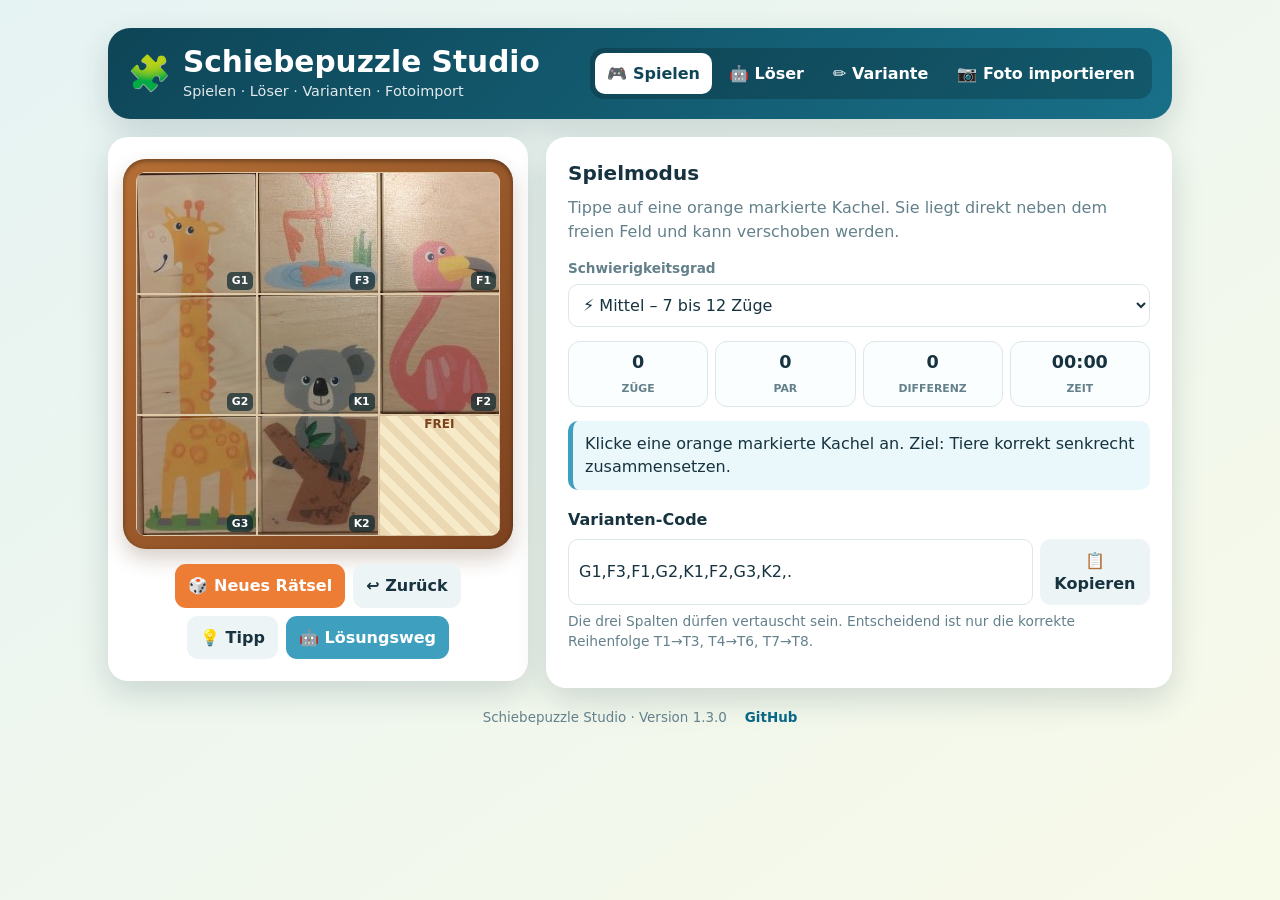
==== index.html @ 0cc5372f "feat: index.html mit manueller Kachel-Zuordnung UI" ====
<!DOCTYPE html>
<html lang="de">
<head>
  <meta charset="UTF-8">
  <meta name="viewport" content="width=device-width, initial-scale=1, viewport-fit=cover">
  <meta name="theme-color" content="#155a6b">
  <meta name="description" content="Universelles 3×3-Schiebepuzzle mit Spielmodus, BFS-Löser, Varianten-Editor und lokalem Fotoimport.">
  <link rel="manifest" href="manifest.webmanifest">
  <link rel="icon" href="data:image/svg+xml,%3Csvg xmlns='http://www.w3.org/2000/svg' viewBox='0 0 64 64'%3E%3Ctext y='52' font-size='52'%3E%F0%9F%A7%A9%3C/text%3E%3C/svg%3E">
  <link rel="stylesheet" href="styles.css">
  <title>Schiebepuzzle Studio</title>
</head>
<body>
  <div class="app-shell">
    <header class="app-header">
      <div class="brand">
        <span class="brand-icon">🧩</span>
        <div><h1>Schiebepuzzle Studio</h1><p>Spielen · Löser · Varianten · Fotoimport</p></div>
      </div>
      <nav class="tabbar">
        <button class="tab active" data-page="play">🎮 Spielen</button>
        <button class="tab" data-page="solver">🤖 Löser</button>
        <button class="tab" data-page="editor">✏️ Variante</button>
        <button class="tab" data-page="import">📷 Foto importieren</button>
      </nav>
    </header>

    <main>
      <section class="page active" id="play">
        <div class="page-grid">
          <section class="card board-card">
            <div class="wood-frame"><div class="puzzle-board" id="game"></div></div>
            <div class="button-row">
              <button id="random" class="button accent">🎲 Neues Rätsel</button>
              <button id="undo" class="button secondary">↩ Zurück</button>
              <button id="hint" class="button secondary">💡 Tipp</button>
              <button id="toSolver" class="button primary">🤖 Lösungsweg</button>
            </div>
          </section>
          <section class="card panel-card">
            <h2>Spielmodus</h2>
            <p class="intro">Tippe auf eine orange markierte Kachel. Sie liegt direkt neben dem freien Feld und kann verschoben werden.</p>
            <label class="field-label" for="level">Schwierigkeitsgrad</label>
            <select id="level" class="select">
              <option value="3,6">🌱 Leicht – 3 bis 6 Züge</option>
              <option value="7,12" selected>⚡ Mittel – 7 bis 12 Züge</option>
              <option value="13,24">🔥 Schwer – 13 bis 24 Züge</option>
            </select>
            <div class="metrics">
              <div class="metric"><b id="moves">0</b><span>Züge</span></div>
              <div class="metric"><b id="par">0</b><span>Par</span></div>
              <div class="metric"><b id="delta">0</b><span>Differenz</span></div>
              <div class="metric"><b id="time">00:00</b><span>Zeit</span></div>
            </div>
            <div id="notice" class="notice info"></div>
            <h3>Varianten-Code</h3>
            <div class="input-row">
              <input id="code" readonly>
              <button id="copy" class="button secondary">📋 Kopieren</button>
            </div>
            <p class="small">Die drei Spalten dürfen vertauscht sein. Entscheidend ist nur die korrekte Reihenfolge T1→T3, T4→T6, T7→T8.</p>
          </section>
        </div>
      </section>

      <section class="page" id="solver">
        <div class="page-grid">
          <section class="card board-card">
            <div class="wood-frame"><div class="puzzle-board" id="solveBoard"></div></div>
            <div class="button-row">
              <button id="first" class="button secondary">⏮ Start</button>
              <button id="back" class="button secondary">◀ Zurück</button>
              <button id="next" class="button primary">Weiter ▶</button>
            </div>
          </section>
          <section class="card panel-card">
            <h2>Automatischer Löser</h2>
            <div id="solveStatus" class="notice info">Bereit zur Analyse.</div>
            <ol id="steps" class="steps"></ol>
            <button id="solve" class="button accent full">Optimale Lösung berechnen</button>
            <p class="small">Der BFS-Löser akzeptiert alle zwölf korrekten Zielzustände.</p>
          </section>
        </div>
      </section>

      <section class="page" id="editor">
        <div class="page-grid">
          <section class="card board-card">
            <div class="wood-frame"><div class="puzzle-board" id="edit"></div></div>
            <div class="button-row">
              <button id="photoStart" class="button secondary">📷 Foto-Start</button>
              <button id="clear" class="button danger">🧹 Leeren</button>
              <button id="playEdited" class="button primary">🎮 Spielen</button>
            </div>
          </section>
          <section class="card panel-card">
            <h2>Eigene Variante</h2>
            <p class="intro">Ein Teil auswählen und dann ein Feld antippen. Bereits platzierte Teile werden getauscht.</p>
            <div id="palette" class="palette"></div>
            <div id="valid" class="notice warn"></div>
            <h3>Code laden</h3>
            <div class="input-row">
              <input id="codeLoad" placeholder="T1,T6,T4,T2,T7,T5,T3,T8,.">
              <button id="load" class="button primary">Laden</button>
            </div>
            <h3>Varianten speichern</h3>
            <div class="input-row">
              <input id="saveName" placeholder="Name der Variante">
              <button id="save" class="button secondary">Speichern</button>
            </div>
            <div class="input-row">
              <select id="saved" class="select"></select>
              <button id="loadSaved" class="button secondary">Öffnen</button>
              <button id="delete" class="button danger">Löschen</button>
            </div>
          </section>
        </div>
      </section>

      <section class="page" id="import">
        <section class="card import-card">
          <h2>📷 Foto importieren</h2>
          <p class="intro">Die Verarbeitung passiert lokal im Browser. Lege das gelbe 3×3-Raster exakt über den Puzzlebereich.</p>
          <div class="button-row">
            <label class="button primary file-button">🖼 Bild auswählen<input id="imageInput" type="file" accept="image/*" hidden></label>
            <label class="button accent file-button">📸 Kamera<input id="cameraInput" type="file" accept="image/*" capture="environment" hidden></label>
            <button id="resetCrop" class="button secondary">↺ Raster</button>
          </div>
          <div id="cropWorkspace" class="crop-workspace hidden">
            <div id="cropHelp" class="notice info">Mitte ziehen zum Verschieben. Eckgriffe zum Skalieren.</div>
            <div id="cropStage" class="crop-stage">
              <img id="sourceImage" alt="Importiertes Foto">
              <div id="cropOverlay" class="crop-overlay">
                <div class="crop-grid"><i></i><i></i><i></i><i></i><i></i><i></i><i></i><i></i><i></i></div>
                <span class="handle nw" data-handle="nw"></span>
                <span class="handle ne" data-handle="ne"></span>
                <span class="handle sw" data-handle="sw"></span>
                <span class="handle se" data-handle="se"></span>
              </div>
            </div>
            <p id="cropDetails" class="small"></p>
            <div class="button-row">
              <button id="cutTiles" class="button accent">✂️ 9 Teile ausschneiden</button>
            </div>
          </div>

          <div id="importResults" class="import-results hidden">
            <h3>Schritt 1: Teile den Positionen zuordnen</h3>
            <p class="small">Tippe ein Teil an, dann die Zielposition im Raster.</p>
            <div id="assignPreview" class="assign-preview"></div>
            <div class="button-row">
              <button id="startManual" class="button primary">Schritt 2: Manuell anpassen</button>
            </div>
          </div>

          <div id="manualAssign" class="manual-assign hidden">
            <h3>Manuelle Zuordnung</h3>
            <p class="small">Ziehe jedes Teil an die richtige Position im Foto.</p>
            <div class="manual-grid">
              <div id="manualSource" class="manual-source"></div>
              <div id="manualTarget" class="manual-target"></div>
            </div>
            <div class="button-row">
              <button id="finishManual" class="button green">✓ Fertig</button>
              <button id="cancelManual" class="button secondary">Abbrechen</button>
            </div>
          </div>

          <div id="finalImport" class="final-import hidden">
            <div class="button-row">
              <button id="applyImported" class="button green" disabled>✓ Als Puzzle übernehmen</button>
              <button id="playImported" class="button primary" disabled>🎮 Als Spiel starten</button>
            </div>
            <div id="importStatus" class="notice warn"></div>
          </div>
        </section>
      </section>
    </main>

    <footer class="site-footer">
      <span>Schiebepuzzle Studio · Version 1.3.0</span>
      <a href="https://github.com/basecore/tier-schiebepuzzle-studio">GitHub</a>
    </footer>
  </div>
  <script src="puzzle-engine.js"></script>
  <script src="storage.js"></script>
  <script src="image-import.js"></script>
  <script src="app.js"></script>
</body>
</html>
---- styles.css ----
:root{--ink:#16333f;--deep:#0e4557;--sky:#3f9fbe;--orange:#ed7c34;--green:#279867;--red:#c74343;--cream:#f9f0d7;--wood:#b56f35;--wood-dark:#7c421f;--line:#dbe7e8;--muted:#63808b;--shadow:0 12px 32px rgba(20,51,63,.16)}*{box-sizing:border-box}body{margin:0;min-height:100vh;color:var(--ink);background:linear-gradient(145deg,#e6f3f3,#f8fae9);font:16px/1.45 system-ui,-apple-system,BlinkMacSystemFont,"Segoe UI",Roboto,sans-serif}button,input,select{font:inherit}button{cursor:pointer}.app-shell{width:min(1120px,100%);margin:0 auto;padding:clamp(10px,3vw,28px)}.app-header{display:flex;align-items:center;justify-content:space-between;gap:16px;flex-wrap:wrap;padding:18px 20px;border-radius:22px;color:#fff;background:linear-gradient(135deg,var(--deep),#187088);box-shadow:var(--shadow)}.brand{display:flex;align-items:center;gap:12px}.brand-icon{font-size:2.15rem}h1,h2,h3,p{margin-top:0}h1{margin-bottom:2px;font-size:clamp(1.3rem,3vw,1.85rem);line-height:1.1}h2{margin-bottom:8px;font-size:1.25rem}h3{margin:18px 0 8px;font-size:1rem}.brand p{margin:0;font-size:.9rem;opacity:.88}.tabbar{display:flex;gap:5px;padding:5px;border-radius:14px;background:#0003;overflow-x:auto;max-width:100%}.tab{white-space:nowrap;padding:9px 12px;color:#fff;border:0;border-radius:10px;background:transparent;font-weight:800}.tab.active{color:var(--deep);background:#fff}.page{display:none;margin-top:18px}.page.active{display:block}.page-grid{display:grid;grid-template-columns:minmax(290px,420px) minmax(0,1fr);gap:18px;align-items:start}.card{padding:clamp(14px,2.4vw,22px);border-radius:20px;background:#fff;box-shadow:var(--shadow)}.board-card{display:flex;flex-direction:column;align-items:center;gap:15px}.wood-frame{width:min(92vw,390px);aspect-ratio:1;padding:13px;border-radius:23px;background:linear-gradient(135deg,var(--wood),var(--wood-dark));box-shadow:inset 0 2px 5px #0006,0 10px 20px #5534143b}.puzzle-board{width:100%;height:100%;display:grid;grid-template:repeat(3,1fr)/repeat(3,1fr);overflow:hidden;border-radius:10px;background:var(--cream);box-shadow:inset 0 2px 7px #4c2a1140}.tile{position:relative;display:grid;place-items:stretch;overflow:hidden;padding:0;border:1px solid #6e411c30;background:#f6e9c9;min-width:0;min-height:0}.tile img{display:block;width:100%;height:100%;object-fit:cover;pointer-events:none}.tile .tile-code{position:absolute;right:3px;bottom:3px;z-index:2;padding:1px 5px;border-radius:5px;color:#fff;background:#08252db0;font-size:.68rem;font-weight:800}.tile.empty{color:var(--wood-dark);background:repeating-linear-gradient(45deg,#995f2821 0 8px,transparent 8px 16px),#f7eac8;font-size:.75rem;font-weight:800}.tile.movable{outline:4px solid var(--orange);outline-offset:-5px;z-index:3}.tile.suggested{outline:5px solid #ffe05c;outline-offset:-6px;z-index:4;animation:pulse 1s infinite alternate}@keyframes pulse{to{filter:brightness(1.12)}}.button-row{display:flex;width:100%;justify-content:center;flex-wrap:wrap;gap:8px}.button{padding:10px 13px;border:0;border-radius:11px;color:#fff;background:var(--deep);font-weight:800}.button:disabled{opacity:.45;cursor:not-allowed}.button.primary{background:var(--sky)}.button.accent{background:var(--orange)}.button.secondary{color:var(--ink);background:#edf4f5}.button.danger{color:#9b2c2c;background:#ffe4e4}.button.green{background:var(--green)}.button.full{width:100%;margin-top:14px}.intro,.small{color:var(--muted)}.small{font-size:.86rem}.field-label{display:block;margin:13px 0 5px;font-size:.85rem;font-weight:800;color:var(--muted)}.select,input{width:100%;min-width:0;padding:10px;border:1px solid var(--line);border-radius:10px;color:var(--ink);background:#fff}.metrics{display:grid;grid-template-columns:repeat(4,1fr);gap:7px;margin:14px 0}.metric{padding:8px 4px;border:1px solid var(--line);border-radius:12px;background:#fbfefe;text-align:center}.metric b{display:block;font-size:1.1rem}.metric span{color:var(--muted);font-size:.68rem;font-weight:800;text-transform:uppercase}.notice{margin:12px 0;padding:11px 12px;border-left:5px solid var(--sky);border-radius:10px;background:#eaf7fb}.notice.ok{border-color:var(--green);background:#e8f8ef}.notice.bad{border-color:var(--red);background:#ffeded}.notice.warn{border-color:#df9f1a;background:#fff6dd}.input-row{display:flex;gap:7px;margin:7px 0}.input-row .select{flex:1}.steps{max-height:360px;margin:12px 0;padding:0;overflow:auto;border:1px solid var(--line);border-radius:12px;list-style-position:inside}.steps li{padding:10px;border-bottom:1px solid var(--line);cursor:pointer}.steps li.active,.steps li:hover{color:#075a75;background:#e9f8ff}.palette{display:grid;grid-template-columns:repeat(5,1fr);gap:8px}.palette .tile{aspect-ratio:1;border:3px solid transparent;border-radius:9px}.palette .tile.selected{border-color:var(--orange);box-shadow:0 0 0 3px #ed7c343d}.import-card{max-width:1000px;margin:0 auto}.file-button{position:relative;display:inline-flex;align-items:center}.crop-workspace{margin-top:18px}.hidden{display:none!important}.crop-stage{position:relative;width:100%;overflow:hidden;background:#172a30;touch-action:none;user-select:none}.crop-stage img{display:block;width:100%;height:auto;pointer-events:none}.crop-overlay{position:absolute;z-index:5;border:3px solid #ffe05c;cursor:grab;box-shadow:0 0 0 9999px #0007;touch-action:none}.crop-overlay.dragging{cursor:grabbing}.crop-grid{position:absolute;inset:0;display:grid;grid-template:repeat(3,1fr)/repeat(3,1fr);pointer-events:none}.crop-grid i{border:1px solid #ffffffe8}.handle{position:absolute;z-index:5;width:26px;height:26px;border:3px solid #fff;border-radius:50%;background:var(--orange);box-shadow:0 2px 6px #0007;touch-action:none}.handle.nw{left:-14px;top:-14px}.handle.ne{right:-14px;top:-14px}.handle.sw{bottom:-14px;left:-14px}.handle.se{right:-14px;bottom:-14px}.import-results{margin-top:20px}.cut-preview{display:grid;grid-template-columns:repeat(3,minmax(100px,1fr));gap:12px}.cut-card{overflow:hidden;border:1px solid var(--line);border-radius:12px;background:#f7fbfb}.cut-card img{display:block;width:100%;aspect-ratio:1;object-fit:cover}.cut-card select{margin:8px;width:calc(100% - 16px)}.site-footer{display:flex;justify-content:center;flex-wrap:wrap;gap:8px 18px;padding:20px 8px 6px;color:var(--muted);font-size:.84rem;text-align:center}.site-footer a{color:#086785;font-weight:800;text-decoration:none}@media(max-width:790px){.app-shell{padding:10px}.app-header{padding:14px;border-radius:16px}.tabbar{width:100%}.tab{flex:1;padding:9px 7px;font-size:.78rem}.page{margin-top:10px}.page-grid{grid-template-columns:1fr;gap:10px}.card{border-radius:16px}.button-row .button{flex:1;min-width:110px}.cut-preview{grid-template-columns:repeat(2,minmax(120px,1fr))}}
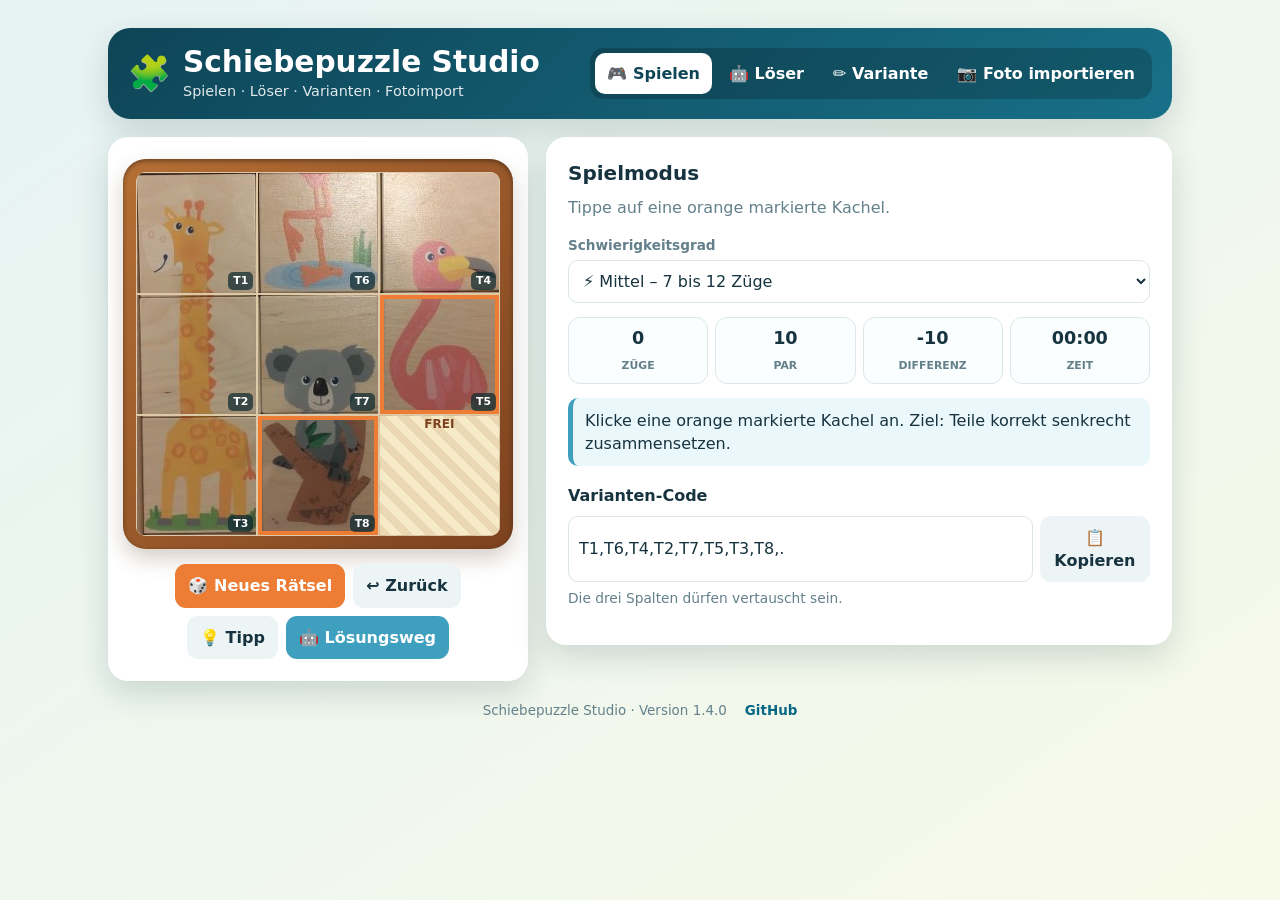
==== commit aa20b95a: "feat: Erfolgs-Modal und 8 einzeln verschiebbare Rahmen" ====
--- a/index.html
+++ b/index.html
@@ -2,9 +2,8 @@
 <html lang="de">
 <head>
   <meta charset="UTF-8">
-  <meta name="viewport" content="width=device-width, initial-scale=1, viewport-fit=cover">
+  <meta name="viewport" content="width=device-width,initial-scale=1,viewport-fit=cover">
   <meta name="theme-color" content="#155a6b">
-  <meta name="description" content="Universelles 3×3-Schiebepuzzle mit Spielmodus, BFS-Löser, Varianten-Editor und lokalem Fotoimport.">
   <link rel="manifest" href="manifest.webmanifest">
   <link rel="icon" href="data:image/svg+xml,%3Csvg xmlns='http://www.w3.org/2000/svg' viewBox='0 0 64 64'%3E%3Ctext y='52' font-size='52'%3E%F0%9F%A7%A9%3C/text%3E%3C/svg%3E">
   <link rel="stylesheet" href="styles.css">
@@ -13,10 +12,7 @@
 <body>
   <div class="app-shell">
     <header class="app-header">
-      <div class="brand">
-        <span class="brand-icon">🧩</span>
-        <div><h1>Schiebepuzzle Studio</h1><p>Spielen · Löser · Varianten · Fotoimport</p></div>
-      </div>
+      <div class="brand"><span class="brand-icon">🧩</span><div><h1>Schiebepuzzle Studio</h1><p>Spielen · Löser · Varianten · Fotoimport</p></div></div>
       <nav class="tabbar">
         <button class="tab active" data-page="play">🎮 Spielen</button>
         <button class="tab" data-page="solver">🤖 Löser</button>
@@ -39,7 +35,7 @@
           </section>
           <section class="card panel-card">
             <h2>Spielmodus</h2>
-            <p class="intro">Tippe auf eine orange markierte Kachel. Sie liegt direkt neben dem freien Feld und kann verschoben werden.</p>
+            <p class="intro">Tippe auf eine orange markierte Kachel.</p>
             <label class="field-label" for="level">Schwierigkeitsgrad</label>
             <select id="level" class="select">
               <option value="3,6">🌱 Leicht – 3 bis 6 Züge</option>
@@ -54,11 +50,8 @@
             </div>
             <div id="notice" class="notice info"></div>
             <h3>Varianten-Code</h3>
-            <div class="input-row">
-              <input id="code" readonly>
-              <button id="copy" class="button secondary">📋 Kopieren</button>
-            </div>
-            <p class="small">Die drei Spalten dürfen vertauscht sein. Entscheidend ist nur die korrekte Reihenfolge T1→T3, T4→T6, T7→T8.</p>
+            <div class="input-row"><input id="code" readonly><button id="copy" class="button secondary">📋 Kopieren</button></div>
+            <p class="small">Die drei Spalten dürfen vertauscht sein.</p>
           </section>
         </div>
       </section>
@@ -78,7 +71,6 @@
             <div id="solveStatus" class="notice info">Bereit zur Analyse.</div>
             <ol id="steps" class="steps"></ol>
             <button id="solve" class="button accent full">Optimale Lösung berechnen</button>
-            <p class="small">Der BFS-Löser akzeptiert alle zwölf korrekten Zielzustände.</p>
           </section>
         </div>
       </section>
@@ -95,18 +87,14 @@
           </section>
           <section class="card panel-card">
             <h2>Eigene Variante</h2>
-            <p class="intro">Ein Teil auswählen und dann ein Feld antippen. Bereits platzierte Teile werden getauscht.</p>
+            <p class="intro">Ein Teil auswählen und dann ein Feld antippen.</p>
             <div id="palette" class="palette"></div>
             <div id="valid" class="notice warn"></div>
             <h3>Code laden</h3>
-            <div class="input-row">
-              <input id="codeLoad" placeholder="T1,T6,T4,T2,T7,T5,T3,T8,.">
-              <button id="load" class="button primary">Laden</button>
-            </div>
+            <div class="input-row"><input id="codeLoad" placeholder="T1,T6,T4,T2,T7,T5,T3,T8,."><button id="load" class="button primary">Laden</button></div>
             <h3>Varianten speichern</h3>
             <div class="input-row">
-              <input id="saveName" placeholder="Name der Variante">
-              <button id="save" class="button secondary">Speichern</button>
+              <input id="saveName" placeholder="Name der Variante"><button id="save" class="button secondary">Speichern</button>
             </div>
             <div class="input-row">
               <select id="saved" class="select"></select>
@@ -120,7 +108,7 @@
       <section class="page" id="import">
         <section class="card import-card">
           <h2>📷 Foto importieren</h2>
-          <p class="intro">Die Verarbeitung passiert lokal im Browser. Lege das gelbe 3×3-Raster exakt über den Puzzlebereich.</p>
+          <p class="intro">Die Verarbeitung passiert lokal. Lege das gelbe 3×3-Raster exakt über den Puzzlebereich.</p>
           <div class="button-row">
             <label class="button primary file-button">🖼 Bild auswählen<input id="imageInput" type="file" accept="image/*" hidden></label>
             <label class="button accent file-button">📸 Kamera<input id="cameraInput" type="file" accept="image/*" capture="environment" hidden></label>
@@ -139,27 +127,20 @@
               </div>
             </div>
             <p id="cropDetails" class="small"></p>
-            <div class="button-row">
-              <button id="cutTiles" class="button accent">✂️ 9 Teile ausschneiden</button>
-            </div>
+            <div class="button-row"><button id="cutTiles" class="button accent">✂️ 9 Teile ausschneiden</button></div>
           </div>
 
           <div id="importResults" class="import-results hidden">
-            <h3>Schritt 1: Teile den Positionen zuordnen</h3>
-            <p class="small">Tippe ein Teil an, dann die Zielposition im Raster.</p>
+            <h3>Schritt 1: Teile zuordnen</h3>
+            <p class="small">Tippe ein Teil an, dann die Zielposition.</p>
             <div id="assignPreview" class="assign-preview"></div>
-            <div class="button-row">
-              <button id="startManual" class="button primary">Schritt 2: Manuell anpassen</button>
-            </div>
+            <div class="button-row"><button id="startManual" class="button primary">Schritt 2: Manuell anpassen</button></div>
           </div>
 
           <div id="manualAssign" class="manual-assign hidden">
             <h3>Manuelle Zuordnung</h3>
-            <p class="small">Ziehe jedes Teil an die richtige Position im Foto.</p>
-            <div class="manual-grid">
-              <div id="manualSource" class="manual-source"></div>
-              <div id="manualTarget" class="manual-target"></div>
-            </div>
+            <p class="small">Ziehe jeden der 8 Rahmen an die richtige Position im Foto.</p>
+            <div id="manualStage" class="manual-stage"></div>
             <div class="button-row">
               <button id="finishManual" class="button green">✓ Fertig</button>
               <button id="cancelManual" class="button secondary">Abbrechen</button>
@@ -177,11 +158,25 @@
       </section>
     </main>
 
-    <footer class="site-footer">
-      <span>Schiebepuzzle Studio · Version 1.3.0</span>
-      <a href="https://github.com/basecore/tier-schiebepuzzle-studio">GitHub</a>
-    </footer>
+    <footer class="site-footer"><span>Schiebepuzzle Studio · Version 1.4.0</span><a href="https://github.com/basecore/tier-schiebepuzzle-studio">GitHub</a></footer>
   </div>
+
+  <div id="successModal" class="modal hidden">
+    <div class="modal-content">
+      <div class="modal-icon">🎉</div>
+      <h2>Geschafft!</h2>
+      <p class="modal-stats">
+        <span id="modalMoves">0</span> Züge<br>
+        <span id="modalPar">0</span> Par<br>
+        <span id="modalTime">00:00</span> Zeit
+      </p>
+      <div class="button-row">
+        <button id="modalNew" class="button accent">🎲 Neues Rätsel</button>
+        <button id="modalClose" class="button secondary">Schließen</button>
+      </div>
+    </div>
+  </div>
+
   <script src="puzzle-engine.js"></script>
   <script src="storage.js"></script>
   <script src="image-import.js"></script>
--- a/styles.css
+++ b/styles.css
@@ -1 +1,86 @@
-:root{--ink:#16333f;--deep:#0e4557;--sky:#3f9fbe;--orange:#ed7c34;--green:#279867;--red:#c74343;--cream:#f9f0d7;--wood:#b56f35;--wood-dark:#7c421f;--line:#dbe7e8;--muted:#63808b;--shadow:0 12px 32px rgba(20,51,63,.16)}*{box-sizing:border-box}body{margin:0;min-height:100vh;color:var(--ink);background:linear-gradient(145deg,#e6f3f3,#f8fae9);font:16px/1.45 system-ui,-apple-system,BlinkMacSystemFont,"Segoe UI",Roboto,sans-serif}button,input,select{font:inherit}button{cursor:pointer}.app-shell{width:min(1120px,100%);margin:0 auto;padding:clamp(10px,3vw,28px)}.app-header{display:flex;align-items:center;justify-content:space-between;gap:16px;flex-wrap:wrap;padding:18px 20px;border-radius:22px;color:#fff;background:linear-gradient(135deg,var(--deep),#187088);box-shadow:var(--shadow)}.brand{display:flex;align-items:center;gap:12px}.brand-icon{font-size:2.15rem}h1,h2,h3,p{margin-top:0}h1{margin-bottom:2px;font-size:clamp(1.3rem,3vw,1.85rem);line-height:1.1}h2{margin-bottom:8px;font-size:1.25rem}h3{margin:18px 0 8px;font-size:1rem}.brand p{margin:0;font-size:.9rem;opacity:.88}.tabbar{display:flex;gap:5px;padding:5px;border-radius:14px;background:#0003;overflow-x:auto;max-width:100%}.tab{white-space:nowrap;padding:9px 12px;color:#fff;border:0;border-radius:10px;background:transparent;font-weight:800}.tab.active{color:var(--deep);background:#fff}.page{display:none;margin-top:18px}.page.active{display:block}.page-grid{display:grid;grid-template-columns:minmax(290px,420px) minmax(0,1fr);gap:18px;align-items:start}.card{padding:clamp(14px,2.4vw,22px);border-radius:20px;background:#fff;box-shadow:var(--shadow)}.board-card{display:flex;flex-direction:column;align-items:center;gap:15px}.wood-frame{width:min(92vw,390px);aspect-ratio:1;padding:13px;border-radius:23px;background:linear-gradient(135deg,var(--wood),var(--wood-dark));box-shadow:inset 0 2px 5px #0006,0 10px 20px #5534143b}.puzzle-board{width:100%;height:100%;display:grid;grid-template:repeat(3,1fr)/repeat(3,1fr);overflow:hidden;border-radius:10px;background:var(--cream);box-shadow:inset 0 2px 7px #4c2a1140}.tile{position:relative;display:grid;place-items:stretch;overflow:hidden;padding:0;border:1px solid #6e411c30;background:#f6e9c9;min-width:0;min-height:0}.tile img{display:block;width:100%;height:100%;object-fit:cover;pointer-events:none}.tile .tile-code{position:absolute;right:3px;bottom:3px;z-index:2;padding:1px 5px;border-radius:5px;color:#fff;background:#08252db0;font-size:.68rem;font-weight:800}.tile.empty{color:var(--wood-dark);background:repeating-linear-gradient(45deg,#995f2821 0 8px,transparent 8px 16px),#f7eac8;font-size:.75rem;font-weight:800}.tile.movable{outline:4px solid var(--orange);outline-offset:-5px;z-index:3}.tile.suggested{outline:5px solid #ffe05c;outline-offset:-6px;z-index:4;animation:pulse 1s infinite alternate}@keyframes pulse{to{filter:brightness(1.12)}}.button-row{display:flex;width:100%;justify-content:center;flex-wrap:wrap;gap:8px}.button{padding:10px 13px;border:0;border-radius:11px;color:#fff;background:var(--deep);font-weight:800}.button:disabled{opacity:.45;cursor:not-allowed}.button.primary{background:var(--sky)}.button.accent{background:var(--orange)}.button.secondary{color:var(--ink);background:#edf4f5}.button.danger{color:#9b2c2c;background:#ffe4e4}.button.green{background:var(--green)}.button.full{width:100%;margin-top:14px}.intro,.small{color:var(--muted)}.small{font-size:.86rem}.field-label{display:block;margin:13px 0 5px;font-size:.85rem;font-weight:800;color:var(--muted)}.select,input{width:100%;min-width:0;padding:10px;border:1px solid var(--line);border-radius:10px;color:var(--ink);background:#fff}.metrics{display:grid;grid-template-columns:repeat(4,1fr);gap:7px;margin:14px 0}.metric{padding:8px 4px;border:1px solid var(--line);border-radius:12px;background:#fbfefe;text-align:center}.metric b{display:block;font-size:1.1rem}.metric span{color:var(--muted);font-size:.68rem;font-weight:800;text-transform:uppercase}.notice{margin:12px 0;padding:11px 12px;border-left:5px solid var(--sky);border-radius:10px;background:#eaf7fb}.notice.ok{border-color:var(--green);background:#e8f8ef}.notice.bad{border-color:var(--red);background:#ffeded}.notice.warn{border-color:#df9f1a;background:#fff6dd}.input-row{display:flex;gap:7px;margin:7px 0}.input-row .select{flex:1}.steps{max-height:360px;margin:12px 0;padding:0;overflow:auto;border:1px solid var(--line);border-radius:12px;list-style-position:inside}.steps li{padding:10px;border-bottom:1px solid var(--line);cursor:pointer}.steps li.active,.steps li:hover{color:#075a75;background:#e9f8ff}.palette{display:grid;grid-template-columns:repeat(5,1fr);gap:8px}.palette .tile{aspect-ratio:1;border:3px solid transparent;border-radius:9px}.palette .tile.selected{border-color:var(--orange);box-shadow:0 0 0 3px #ed7c343d}.import-card{max-width:1000px;margin:0 auto}.file-button{position:relative;display:inline-flex;align-items:center}.crop-workspace{margin-top:18px}.hidden{display:none!important}.crop-stage{position:relative;width:100%;overflow:hidden;background:#172a30;touch-action:none;user-select:none}.crop-stage img{display:block;width:100%;height:auto;pointer-events:none}.crop-overlay{position:absolute;z-index:5;border:3px solid #ffe05c;cursor:grab;box-shadow:0 0 0 9999px #0007;touch-action:none}.crop-overlay.dragging{cursor:grabbing}.crop-grid{position:absolute;inset:0;display:grid;grid-template:repeat(3,1fr)/repeat(3,1fr);pointer-events:none}.crop-grid i{border:1px solid #ffffffe8}.handle{position:absolute;z-index:5;width:26px;height:26px;border:3px solid #fff;border-radius:50%;background:var(--orange);box-shadow:0 2px 6px #0007;touch-action:none}.handle.nw{left:-14px;top:-14px}.handle.ne{right:-14px;top:-14px}.handle.sw{bottom:-14px;left:-14px}.handle.se{right:-14px;bottom:-14px}.import-results{margin-top:20px}.cut-preview{display:grid;grid-template-columns:repeat(3,minmax(100px,1fr));gap:12px}.cut-card{overflow:hidden;border:1px solid var(--line);border-radius:12px;background:#f7fbfb}.cut-card img{display:block;width:100%;aspect-ratio:1;object-fit:cover}.cut-card select{margin:8px;width:calc(100% - 16px)}.site-footer{display:flex;justify-content:center;flex-wrap:wrap;gap:8px 18px;padding:20px 8px 6px;color:var(--muted);font-size:.84rem;text-align:center}.site-footer a{color:#086785;font-weight:800;text-decoration:none}@media(max-width:790px){.app-shell{padding:10px}.app-header{padding:14px;border-radius:16px}.tabbar{width:100%}.tab{flex:1;padding:9px 7px;font-size:.78rem}.page{margin-top:10px}.page-grid{grid-template-columns:1fr;gap:10px}.card{border-radius:16px}.button-row .button{flex:1;min-width:110px}.cut-preview{grid-template-columns:repeat(2,minmax(120px,1fr))}}+:root{--ink:#16333f;--deep:#0e4557;--sky:#3f9fbe;--orange:#ed7c34;--green:#279867;--red:#c74343;--cream:#f9f0d7;--wood:#b56f35;--wood-dark:#7c421f;--line:#dbe7e8;--muted:#63808b;--shadow:0 12px 32px rgba(20,51,63,.16)}
+*{box-sizing:border-box}
+body{margin:0;min-height:100vh;color:var(--ink);background:linear-gradient(145deg,#e6f3f3,#f8fae9);font:16px/1.45 system-ui,-apple-system,BlinkMacSystemFont,"Segoe UI",Roboto,sans-serif;-webkit-text-size-adjust:100%}
+button,input,select{font:inherit}button{cursor:pointer}
+.app-shell{width:min(1120px,100%);margin:0 auto;padding:clamp(10px,3vw,28px)}
+.app-header{display:flex;align-items:center;justify-content:space-between;gap:16px;flex-wrap:wrap;padding:18px 20px;border-radius:22px;color:#fff;background:linear-gradient(135deg,var(--deep),#187088);box-shadow:var(--shadow)}
+.brand{display:flex;align-items:center;gap:12px}.brand-icon{font-size:2.15rem}
+h1,h2,h3,p{margin-top:0}h1{margin-bottom:2px;font-size:clamp(1.3rem,3vw,1.85rem);line-height:1.1}h2{margin-bottom:8px;font-size:1.25rem}h3{margin:18px 0 8px;font-size:1rem}
+.brand p{margin:0;font-size:.9rem;opacity:.88}
+.tabbar{display:flex;gap:5px;padding:5px;border-radius:14px;background:#0003;overflow-x:auto;max-width:100%}
+.tab{white-space:nowrap;padding:9px 12px;color:#fff;border:0;border-radius:10px;background:transparent;font-weight:800}
+.tab.active{color:var(--deep);background:#fff}
+.page{display:none;margin-top:18px}.page.active{display:block}
+.page-grid{display:grid;grid-template-columns:minmax(290px,420px) minmax(0,1fr);gap:18px;align-items:start}
+.card{padding:clamp(14px,2.4vw,22px);border-radius:20px;background:#fff;box-shadow:var(--shadow)}
+.board-card{display:flex;flex-direction:column;align-items:center;gap:15px}
+.wood-frame{width:min(92vw,390px);aspect-ratio:1;padding:13px;border-radius:23px;background:linear-gradient(135deg,var(--wood),var(--wood-dark));box-shadow:inset 0 2px 5px #0006,0 10px 20px #5534143b}
+.puzzle-board{width:100%;height:100%;display:grid;grid-template:repeat(3,1fr)/repeat(3,1fr);overflow:hidden;border-radius:10px;background:var(--cream);box-shadow:inset 0 2px 7px #4c2a1140}
+.tile{position:relative;display:grid;place-items:stretch;overflow:hidden;padding:0;border:1px solid #6e411c30;background:#f6e9c9;min-width:0;min-height:0}
+.tile img{display:block;width:100%;height:100%;object-fit:cover;pointer-events:none}
+.tile .tile-code{position:absolute;right:3px;bottom:3px;z-index:2;padding:1px 5px;border-radius:5px;color:#fff;background:#08252db0;font-size:.68rem;font-weight:800}
+.tile.empty{color:var(--wood-dark);background:repeating-linear-gradient(45deg,#995f2821 0 8px,transparent 8px 16px),#f7eac8;font-size:.75rem;font-weight:800}
+.tile.movable{outline:4px solid var(--orange);outline-offset:-5px;z-index:3}
+.tile.suggested{outline:5px solid #ffe05c;outline-offset:-6px;z-index:4;animation:pulse 1s infinite alternate}
+@keyframes pulse{to{filter:brightness(1.12)}}
+.button-row{display:flex;width:100%;justify-content:center;flex-wrap:wrap;gap:8px}
+.button{padding:10px 13px;border:0;border-radius:11px;color:#fff;background:var(--deep);font-weight:800}
+.button:disabled{opacity:.45;cursor:not-allowed}
+.button.primary{background:var(--sky)}.button.accent{background:var(--orange)}.button.secondary{color:var(--ink);background:#edf4f5}.button.danger{color:#9b2c2c;background:#ffe4e4}.button.green{background:var(--green)}.button.full{width:100%;margin-top:14px}
+.intro,.small{color:var(--muted)}.small{font-size:.86rem}
+.field-label{display:block;margin:13px 0 5px;font-size:.85rem;font-weight:800;color:var(--muted)}
+.select,input{width:100%;min-width:0;padding:10px;border:1px solid var(--line);border-radius:10px;color:var(--ink);background:#fff}
+.metrics{display:grid;grid-template-columns:repeat(4,1fr);gap:7px;margin:14px 0}
+.metric{padding:8px 4px;border:1px solid var(--line);border-radius:12px;background:#fbfefe;text-align:center}
+.metric b{display:block;font-size:1.1rem}.metric span{color:var(--muted);font-size:.68rem;font-weight:800;text-transform:uppercase}
+.notice{margin:12px 0;padding:11px 12px;border-left:5px solid var(--sky);border-radius:10px;background:#eaf7fb}
+.notice.ok{border-color:var(--green);background:#e8f8ef}.notice.bad{border-color:var(--red);background:#ffeded}.notice.warn{border-color:#df9f1a;background:#fff6dd}
+.input-row{display:flex;gap:7px;margin:7px 0}.input-row .select{flex:1}
+.steps{max-height:360px;margin:12px 0;padding:0;overflow:auto;border:1px solid var(--line);border-radius:12px;list-style-position:inside}
+.steps li{padding:10px;border-bottom:1px solid var(--line);cursor:pointer}.steps li:last-child{border:0}.steps li.active,.steps li:hover{color:#075a75;background:#e9f8ff}
+.palette{display:grid;grid-template-columns:repeat(5,1fr);gap:8px}
+.palette .tile{aspect-ratio:1;border:3px solid transparent;border-radius:9px}.palette .tile.selected{border-color:var(--orange);box-shadow:0 0 0 3px #ed7c343d}
+.import-card{max-width:1000px;margin:0 auto}.file-button{position:relative;display:inline-flex;align-items:center}
+.crop-workspace{margin-top:18px}.hidden{display:none!important}
+.crop-stage{position:relative;width:100%;overflow:hidden;background:#172a30;touch-action:none;user-select:none}
+.crop-stage img{display:block;width:100%;height:auto;pointer-events:none}
+.crop-overlay{position:absolute;z-index:5;border:3px solid #ffe05c;cursor:grab;box-shadow:0 0 0 9999px #0007;touch-action:none}.crop-overlay.dragging{cursor:grabbing}
+.crop-grid{position:absolute;inset:0;display:grid;grid-template:repeat(3,1fr)/repeat(3,1fr);pointer-events:none}.crop-grid i{border:1px solid #ffffffe8}
+.handle{position:absolute;z-index:5;width:26px;height:26px;border:3px solid #fff;border-radius:50%;background:var(--orange);box-shadow:0 2px 6px #0007;touch-action:none}.handle.nw{left:-14px;top:-14px}.handle.ne{right:-14px;top:-14px}.handle.sw{bottom:-14px;left:-14px}.handle.se{right:-14px;bottom:-14px}
+.import-results,.manual-assign,.final-import{margin-top:20px}
+.assign-preview,.manual-source,.manual-target{display:grid;grid-template-columns:repeat(3,1fr);gap:8px;margin:12px 0}
+.assign-card,.manual-card{aspect-ratio:1;border:2px solid var(--line);border-radius:8px;overflow:hidden;background:#f7fbfb;cursor:pointer}
+.assign-card.selected,.manual-card.selected{border-color:var(--orange);box-shadow:0 0 0 3px #ed7c343d}
+.assign-card img,.manual-card img{display:block;width:100%;height:100%;object-fit:cover}
+.manual-grid{display:grid;grid-template-columns:1fr 1fr;gap:16px}
+.manual-stage{position:relative;width:100%;aspect-ratio:1;background:#172a30;overflow:hidden;touch-action:none;user-select:none;margin:12px 0}
+.manual-stage img{display:block;width:100%;height:100%;object-fit:contain;pointer-events:none}
+.frame{position:absolute;z-index:5;border:2px solid var(--orange);background:#ed7c3420;cursor:grab;touch-action:none}.frame.dragging{cursor:grabbing}
+.frame .frame-label{position:absolute;top:-18px;left:0;color:#fff;background:#08252db0;padding:2px 6px;border-radius:4px;font-size:.65rem;font-weight:800}
+.cut-preview{display:grid;grid-template-columns:repeat(3,minmax(100px,1fr));gap:12px}
+.cut-card{overflow:hidden;border:1px solid var(--line);border-radius:12px;background:#f7fbfb}
+.cut-card img{display:block;width:100%;aspect-ratio:1;object-fit:cover}.cut-card select{margin:8px;width:calc(100% - 16px)}
+.site-footer{display:flex;justify-content:center;flex-wrap:wrap;gap:8px 18px;padding:20px 8px 6px;color:var(--muted);font-size:.84rem;text-align:center}
+.site-footer a{color:#086785;font-weight:800;text-decoration:none}
+
+/* Modal */
+.modal{position:fixed;inset:0;z-index:100;display:flex;align-items:center;justify-content:center;background:#0008;touch-action:none}
+.modal-content{background:#fff;padding:clamp(24px,5vw,40px);border-radius:24px;max-width:min(420px,92vw);text-align:center;box-shadow:0 20px 60px #0006}
+.modal-icon{font-size:4.5rem;margin-bottom:12px}
+.modal-content h2{font-size:1.85rem;margin:0 0 16px}
+.modal-stats{font-size:1.1rem;color:var(--muted);margin:0 0 24px;line-height:1.8}
+.modal-stats span{font-weight:800;color:var(--deep)}
+
+@media(max-width:790px){
+.app-shell{padding:10px}
+.app-header{padding:14px;border-radius:16px}
+.tabbar{width:100%}
+.tab{flex:1;padding:9px 7px;font-size:.78rem}
+.page{margin-top:10px}
+.page-grid{grid-template-columns:1fr;gap:10px}
+.card{border-radius:16px}
+.button-row .button{flex:1;min-width:110px}
+.metric b{font-size:1rem}
+.cut-preview,.assign-preview,.manual-source,.manual-target{grid-template-columns:repeat(2,1fr)}
+.manual-grid{grid-template-columns:1fr}
+}
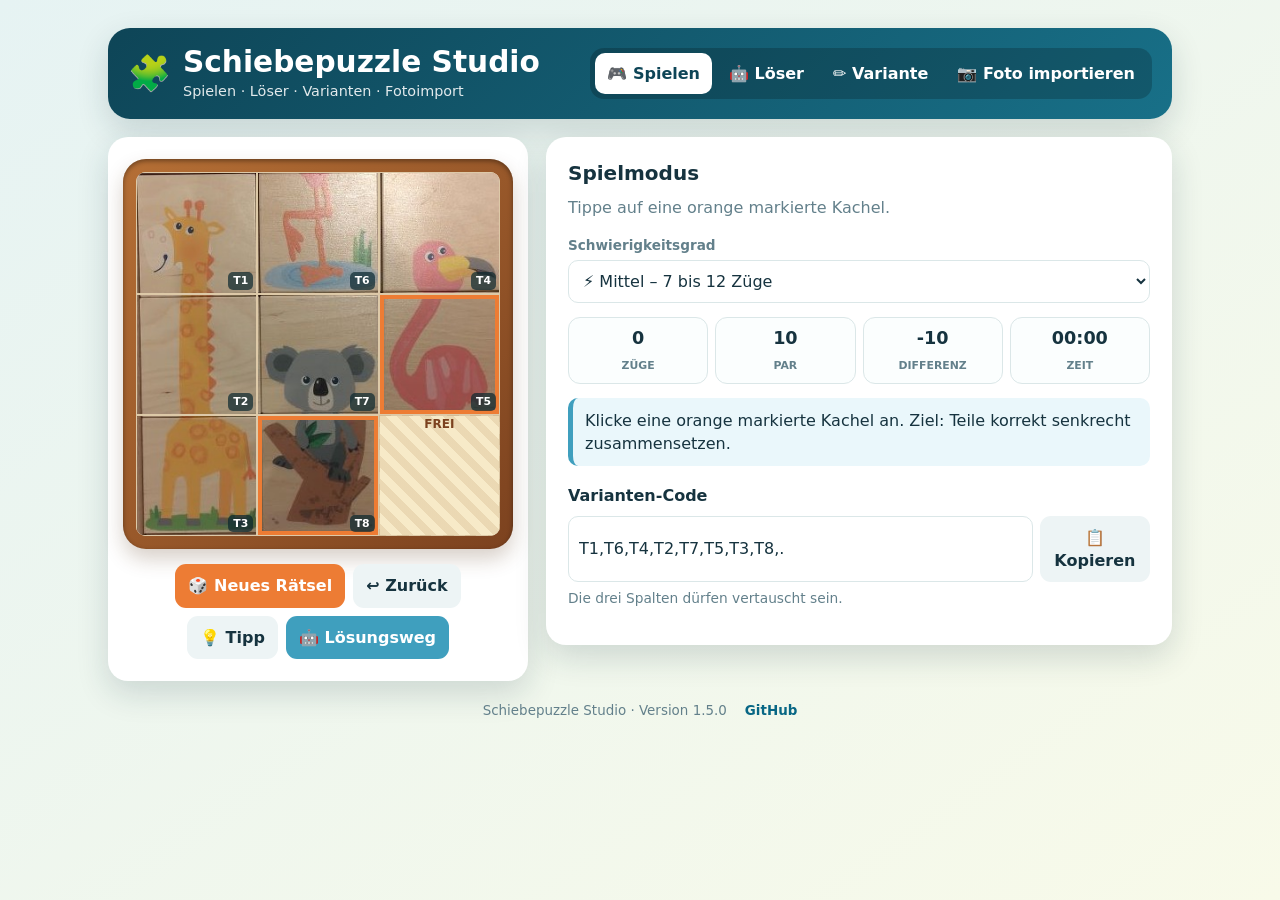
==== commit 3d1e4ae3: "fix: Kachel-Zuordnung und 8 einzeln verschiebbare Rahmen für Foto-Import" ====
--- a/index.html
+++ b/index.html
@@ -131,34 +131,30 @@
           </div>
 
           <div id="importResults" class="import-results hidden">
-            <h3>Schritt 1: Teile zuordnen</h3>
-            <p class="small">Tippe ein Teil an, dann die Zielposition.</p>
-            <div id="assignPreview" class="assign-preview"></div>
-            <div class="button-row"><button id="startManual" class="button primary">Schritt 2: Manuell anpassen</button></div>
+            <h3>Schritt 1: Teile den Rollen zuordnen</h3>
+            <p class="small">Wähle für jede der 9 Kacheln die richtige Rolle (T1-T8 oder Frei).</p>
+            <div id="cutPreview" class="cut-preview"></div>
+            <div class="button-row">
+              <button id="applyImported" class="button green" disabled>✓ Als Puzzle übernehmen</button>
+              <button id="playImported" class="button primary" disabled>🎮 Als Spiel starten</button>
+            </div>
+            <div id="importStatus" class="notice warn"></div>
           </div>
 
           <div id="manualAssign" class="manual-assign hidden">
-            <h3>Manuelle Zuordnung</h3>
-            <p class="small">Ziehe jeden der 8 Rahmen an die richtige Position im Foto.</p>
+            <h3>Schritt 2: Rahmen einzeln anpassen</h3>
+            <p class="small">Verschiebe jeden der 8 orangen Rahmen auf die richtige Position im Originalfoto.</p>
             <div id="manualStage" class="manual-stage"></div>
             <div class="button-row">
               <button id="finishManual" class="button green">✓ Fertig</button>
               <button id="cancelManual" class="button secondary">Abbrechen</button>
             </div>
           </div>
-
-          <div id="finalImport" class="final-import hidden">
-            <div class="button-row">
-              <button id="applyImported" class="button green" disabled>✓ Als Puzzle übernehmen</button>
-              <button id="playImported" class="button primary" disabled>🎮 Als Spiel starten</button>
-            </div>
-            <div id="importStatus" class="notice warn"></div>
-          </div>
         </section>
       </section>
     </main>
 
-    <footer class="site-footer"><span>Schiebepuzzle Studio · Version 1.4.0</span><a href="https://github.com/basecore/tier-schiebepuzzle-studio">GitHub</a></footer>
+    <footer class="site-footer"><span>Schiebepuzzle Studio · Version 1.5.0</span><a href="https://github.com/basecore/tier-schiebepuzzle-studio">GitHub</a></footer>
   </div>
 
   <div id="successModal" class="modal hidden">
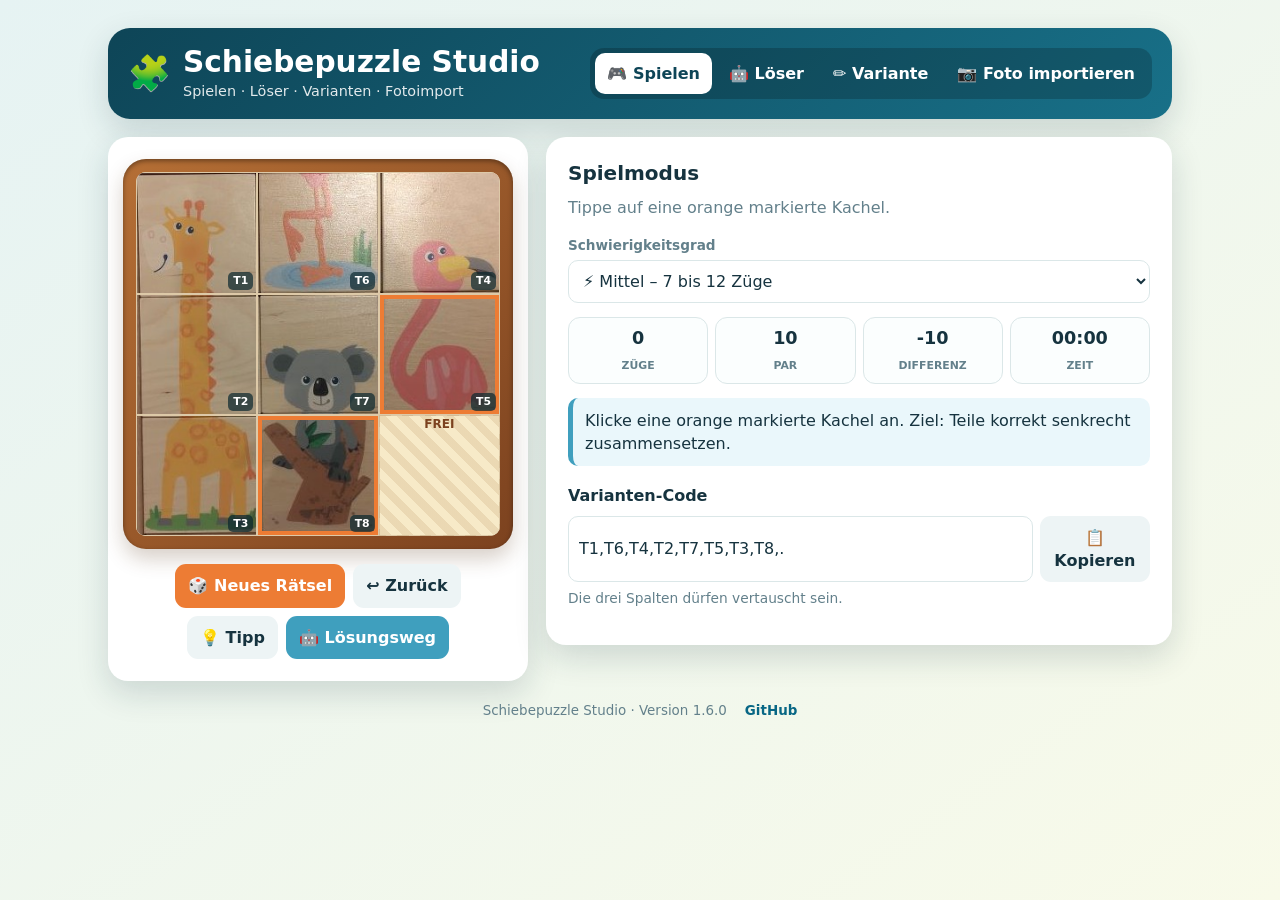
==== commit 0f26d68c: "feat: Rollen ohne T1-Präfix, automatische Tauschlogik und Sortiermodus" ====
--- a/index.html
+++ b/index.html
@@ -92,15 +92,6 @@
             <div id="valid" class="notice warn"></div>
             <h3>Code laden</h3>
             <div class="input-row"><input id="codeLoad" placeholder="T1,T6,T4,T2,T7,T5,T3,T8,."><button id="load" class="button primary">Laden</button></div>
-            <h3>Varianten speichern</h3>
-            <div class="input-row">
-              <input id="saveName" placeholder="Name der Variante"><button id="save" class="button secondary">Speichern</button>
-            </div>
-            <div class="input-row">
-              <select id="saved" class="select"></select>
-              <button id="loadSaved" class="button secondary">Öffnen</button>
-              <button id="delete" class="button danger">Löschen</button>
-            </div>
           </section>
         </div>
       </section>
@@ -120,10 +111,8 @@
               <img id="sourceImage" alt="Importiertes Foto">
               <div id="cropOverlay" class="crop-overlay">
                 <div class="crop-grid"><i></i><i></i><i></i><i></i><i></i><i></i><i></i><i></i><i></i></div>
-                <span class="handle nw" data-handle="nw"></span>
-                <span class="handle ne" data-handle="ne"></span>
-                <span class="handle sw" data-handle="sw"></span>
-                <span class="handle se" data-handle="se"></span>
+                <span class="handle nw" data-handle="nw"></span><span class="handle ne" data-handle="ne"></span>
+                <span class="handle sw" data-handle="sw"></span><span class="handle se" data-handle="se"></span>
               </div>
             </div>
             <p id="cropDetails" class="small"></p>
@@ -131,51 +120,43 @@
           </div>
 
           <div id="importResults" class="import-results hidden">
-            <h3>Schritt 1: Teile den Rollen zuordnen</h3>
-            <p class="small">Wähle für jede der 9 Kacheln die richtige Rolle (T1-T8 oder Frei).</p>
-            <div id="cutPreview" class="cut-preview"></div>
+            <h3>Teile zuordnen</h3>
+            <p class="small">Wähle eine Methode. Änderungen tauschen Rollen automatisch, damit jede Rolle genau einmal vorkommt.</p>
+            <div class="button-row">
+              <button id="modeRoles" class="button primary">🏷 Rollen wählen</button>
+              <button id="modeSort" class="button secondary">↕️ Gelöst sortieren</button>
+            </div>
+
+            <div id="roleMode" class="import-mode">
+              <p class="small">Wähle bei jeder Kachel die passende Rolle. Wenn du eine bereits verwendete Rolle auswählst, werden die Rollen der beiden Kacheln getauscht.</p>
+              <div id="cutPreview" class="cut-preview"></div>
+            </div>
+
+            <div id="sortMode" class="import-mode hidden">
+              <p class="small">Bringe die Bildteile durch Antippen in die gelöste Reihenfolge. Tippe zuerst eine Kachel, dann den Zielplatz. Die Rollen werden anschließend automatisch vergeben.</p>
+              <div class="sort-labels">
+                <span>Objekt 1 – Oben</span><span>Objekt 2 – Oben</span><span>Objekt 3 – Oben / Frei</span>
+                <span>Objekt 1 – Mitte</span><span>Objekt 2 – Mitte</span><span>Objekt 3 – Mitte</span>
+                <span>Objekt 1 – Unten</span><span>Objekt 2 – Unten</span><span>Frei / Objekt 3 – Unten</span>
+              </div>
+              <div id="sortGrid" class="sort-grid"></div>
+            </div>
+
             <div class="button-row">
               <button id="applyImported" class="button green" disabled>✓ Als Puzzle übernehmen</button>
               <button id="playImported" class="button primary" disabled>🎮 Als Spiel starten</button>
             </div>
             <div id="importStatus" class="notice warn"></div>
           </div>
-
-          <div id="manualAssign" class="manual-assign hidden">
-            <h3>Schritt 2: Rahmen einzeln anpassen</h3>
-            <p class="small">Verschiebe jeden der 8 orangen Rahmen auf die richtige Position im Originalfoto.</p>
-            <div id="manualStage" class="manual-stage"></div>
-            <div class="button-row">
-              <button id="finishManual" class="button green">✓ Fertig</button>
-              <button id="cancelManual" class="button secondary">Abbrechen</button>
-            </div>
-          </div>
         </section>
       </section>
     </main>
 
-    <footer class="site-footer"><span>Schiebepuzzle Studio · Version 1.5.0</span><a href="https://github.com/basecore/tier-schiebepuzzle-studio">GitHub</a></footer>
+    <footer class="site-footer"><span>Schiebepuzzle Studio · Version 1.6.0</span><a href="https://github.com/basecore/tier-schiebepuzzle-studio">GitHub</a></footer>
   </div>
 
-  <div id="successModal" class="modal hidden">
-    <div class="modal-content">
-      <div class="modal-icon">🎉</div>
-      <h2>Geschafft!</h2>
-      <p class="modal-stats">
-        <span id="modalMoves">0</span> Züge<br>
-        <span id="modalPar">0</span> Par<br>
-        <span id="modalTime">00:00</span> Zeit
-      </p>
-      <div class="button-row">
-        <button id="modalNew" class="button accent">🎲 Neues Rätsel</button>
-        <button id="modalClose" class="button secondary">Schließen</button>
-      </div>
-    </div>
-  </div>
+  <div id="successModal" class="modal hidden"><div class="modal-content"><div class="modal-icon">🎉</div><h2>Geschafft!</h2><p class="modal-stats"><span id="modalMoves">0</span> Züge<br><span id="modalPar">0</span> Par<br><span id="modalTime">00:00</span> Zeit</p><div class="button-row"><button id="modalNew" class="button accent">🎲 Neues Rätsel</button><button id="modalClose" class="button secondary">Schließen</button></div></div></div>
 
-  <script src="puzzle-engine.js"></script>
-  <script src="storage.js"></script>
-  <script src="image-import.js"></script>
-  <script src="app.js"></script>
+  <script src="puzzle-engine.js"></script><script src="storage.js"></script><script src="image-import.js"></script><script src="app.js"></script>
 </body>
 </html>
--- a/styles.css
+++ b/styles.css
@@ -1,86 +1 @@
-:root{--ink:#16333f;--deep:#0e4557;--sky:#3f9fbe;--orange:#ed7c34;--green:#279867;--red:#c74343;--cream:#f9f0d7;--wood:#b56f35;--wood-dark:#7c421f;--line:#dbe7e8;--muted:#63808b;--shadow:0 12px 32px rgba(20,51,63,.16)}
-*{box-sizing:border-box}
-body{margin:0;min-height:100vh;color:var(--ink);background:linear-gradient(145deg,#e6f3f3,#f8fae9);font:16px/1.45 system-ui,-apple-system,BlinkMacSystemFont,"Segoe UI",Roboto,sans-serif;-webkit-text-size-adjust:100%}
-button,input,select{font:inherit}button{cursor:pointer}
-.app-shell{width:min(1120px,100%);margin:0 auto;padding:clamp(10px,3vw,28px)}
-.app-header{display:flex;align-items:center;justify-content:space-between;gap:16px;flex-wrap:wrap;padding:18px 20px;border-radius:22px;color:#fff;background:linear-gradient(135deg,var(--deep),#187088);box-shadow:var(--shadow)}
-.brand{display:flex;align-items:center;gap:12px}.brand-icon{font-size:2.15rem}
-h1,h2,h3,p{margin-top:0}h1{margin-bottom:2px;font-size:clamp(1.3rem,3vw,1.85rem);line-height:1.1}h2{margin-bottom:8px;font-size:1.25rem}h3{margin:18px 0 8px;font-size:1rem}
-.brand p{margin:0;font-size:.9rem;opacity:.88}
-.tabbar{display:flex;gap:5px;padding:5px;border-radius:14px;background:#0003;overflow-x:auto;max-width:100%}
-.tab{white-space:nowrap;padding:9px 12px;color:#fff;border:0;border-radius:10px;background:transparent;font-weight:800}
-.tab.active{color:var(--deep);background:#fff}
-.page{display:none;margin-top:18px}.page.active{display:block}
-.page-grid{display:grid;grid-template-columns:minmax(290px,420px) minmax(0,1fr);gap:18px;align-items:start}
-.card{padding:clamp(14px,2.4vw,22px);border-radius:20px;background:#fff;box-shadow:var(--shadow)}
-.board-card{display:flex;flex-direction:column;align-items:center;gap:15px}
-.wood-frame{width:min(92vw,390px);aspect-ratio:1;padding:13px;border-radius:23px;background:linear-gradient(135deg,var(--wood),var(--wood-dark));box-shadow:inset 0 2px 5px #0006,0 10px 20px #5534143b}
-.puzzle-board{width:100%;height:100%;display:grid;grid-template:repeat(3,1fr)/repeat(3,1fr);overflow:hidden;border-radius:10px;background:var(--cream);box-shadow:inset 0 2px 7px #4c2a1140}
-.tile{position:relative;display:grid;place-items:stretch;overflow:hidden;padding:0;border:1px solid #6e411c30;background:#f6e9c9;min-width:0;min-height:0}
-.tile img{display:block;width:100%;height:100%;object-fit:cover;pointer-events:none}
-.tile .tile-code{position:absolute;right:3px;bottom:3px;z-index:2;padding:1px 5px;border-radius:5px;color:#fff;background:#08252db0;font-size:.68rem;font-weight:800}
-.tile.empty{color:var(--wood-dark);background:repeating-linear-gradient(45deg,#995f2821 0 8px,transparent 8px 16px),#f7eac8;font-size:.75rem;font-weight:800}
-.tile.movable{outline:4px solid var(--orange);outline-offset:-5px;z-index:3}
-.tile.suggested{outline:5px solid #ffe05c;outline-offset:-6px;z-index:4;animation:pulse 1s infinite alternate}
-@keyframes pulse{to{filter:brightness(1.12)}}
-.button-row{display:flex;width:100%;justify-content:center;flex-wrap:wrap;gap:8px}
-.button{padding:10px 13px;border:0;border-radius:11px;color:#fff;background:var(--deep);font-weight:800}
-.button:disabled{opacity:.45;cursor:not-allowed}
-.button.primary{background:var(--sky)}.button.accent{background:var(--orange)}.button.secondary{color:var(--ink);background:#edf4f5}.button.danger{color:#9b2c2c;background:#ffe4e4}.button.green{background:var(--green)}.button.full{width:100%;margin-top:14px}
-.intro,.small{color:var(--muted)}.small{font-size:.86rem}
-.field-label{display:block;margin:13px 0 5px;font-size:.85rem;font-weight:800;color:var(--muted)}
-.select,input{width:100%;min-width:0;padding:10px;border:1px solid var(--line);border-radius:10px;color:var(--ink);background:#fff}
-.metrics{display:grid;grid-template-columns:repeat(4,1fr);gap:7px;margin:14px 0}
-.metric{padding:8px 4px;border:1px solid var(--line);border-radius:12px;background:#fbfefe;text-align:center}
-.metric b{display:block;font-size:1.1rem}.metric span{color:var(--muted);font-size:.68rem;font-weight:800;text-transform:uppercase}
-.notice{margin:12px 0;padding:11px 12px;border-left:5px solid var(--sky);border-radius:10px;background:#eaf7fb}
-.notice.ok{border-color:var(--green);background:#e8f8ef}.notice.bad{border-color:var(--red);background:#ffeded}.notice.warn{border-color:#df9f1a;background:#fff6dd}
-.input-row{display:flex;gap:7px;margin:7px 0}.input-row .select{flex:1}
-.steps{max-height:360px;margin:12px 0;padding:0;overflow:auto;border:1px solid var(--line);border-radius:12px;list-style-position:inside}
-.steps li{padding:10px;border-bottom:1px solid var(--line);cursor:pointer}.steps li:last-child{border:0}.steps li.active,.steps li:hover{color:#075a75;background:#e9f8ff}
-.palette{display:grid;grid-template-columns:repeat(5,1fr);gap:8px}
-.palette .tile{aspect-ratio:1;border:3px solid transparent;border-radius:9px}.palette .tile.selected{border-color:var(--orange);box-shadow:0 0 0 3px #ed7c343d}
-.import-card{max-width:1000px;margin:0 auto}.file-button{position:relative;display:inline-flex;align-items:center}
-.crop-workspace{margin-top:18px}.hidden{display:none!important}
-.crop-stage{position:relative;width:100%;overflow:hidden;background:#172a30;touch-action:none;user-select:none}
-.crop-stage img{display:block;width:100%;height:auto;pointer-events:none}
-.crop-overlay{position:absolute;z-index:5;border:3px solid #ffe05c;cursor:grab;box-shadow:0 0 0 9999px #0007;touch-action:none}.crop-overlay.dragging{cursor:grabbing}
-.crop-grid{position:absolute;inset:0;display:grid;grid-template:repeat(3,1fr)/repeat(3,1fr);pointer-events:none}.crop-grid i{border:1px solid #ffffffe8}
-.handle{position:absolute;z-index:5;width:26px;height:26px;border:3px solid #fff;border-radius:50%;background:var(--orange);box-shadow:0 2px 6px #0007;touch-action:none}.handle.nw{left:-14px;top:-14px}.handle.ne{right:-14px;top:-14px}.handle.sw{bottom:-14px;left:-14px}.handle.se{right:-14px;bottom:-14px}
-.import-results,.manual-assign,.final-import{margin-top:20px}
-.assign-preview,.manual-source,.manual-target{display:grid;grid-template-columns:repeat(3,1fr);gap:8px;margin:12px 0}
-.assign-card,.manual-card{aspect-ratio:1;border:2px solid var(--line);border-radius:8px;overflow:hidden;background:#f7fbfb;cursor:pointer}
-.assign-card.selected,.manual-card.selected{border-color:var(--orange);box-shadow:0 0 0 3px #ed7c343d}
-.assign-card img,.manual-card img{display:block;width:100%;height:100%;object-fit:cover}
-.manual-grid{display:grid;grid-template-columns:1fr 1fr;gap:16px}
-.manual-stage{position:relative;width:100%;aspect-ratio:1;background:#172a30;overflow:hidden;touch-action:none;user-select:none;margin:12px 0}
-.manual-stage img{display:block;width:100%;height:100%;object-fit:contain;pointer-events:none}
-.frame{position:absolute;z-index:5;border:2px solid var(--orange);background:#ed7c3420;cursor:grab;touch-action:none}.frame.dragging{cursor:grabbing}
-.frame .frame-label{position:absolute;top:-18px;left:0;color:#fff;background:#08252db0;padding:2px 6px;border-radius:4px;font-size:.65rem;font-weight:800}
-.cut-preview{display:grid;grid-template-columns:repeat(3,minmax(100px,1fr));gap:12px}
-.cut-card{overflow:hidden;border:1px solid var(--line);border-radius:12px;background:#f7fbfb}
-.cut-card img{display:block;width:100%;aspect-ratio:1;object-fit:cover}.cut-card select{margin:8px;width:calc(100% - 16px)}
-.site-footer{display:flex;justify-content:center;flex-wrap:wrap;gap:8px 18px;padding:20px 8px 6px;color:var(--muted);font-size:.84rem;text-align:center}
-.site-footer a{color:#086785;font-weight:800;text-decoration:none}
-
-/* Modal */
-.modal{position:fixed;inset:0;z-index:100;display:flex;align-items:center;justify-content:center;background:#0008;touch-action:none}
-.modal-content{background:#fff;padding:clamp(24px,5vw,40px);border-radius:24px;max-width:min(420px,92vw);text-align:center;box-shadow:0 20px 60px #0006}
-.modal-icon{font-size:4.5rem;margin-bottom:12px}
-.modal-content h2{font-size:1.85rem;margin:0 0 16px}
-.modal-stats{font-size:1.1rem;color:var(--muted);margin:0 0 24px;line-height:1.8}
-.modal-stats span{font-weight:800;color:var(--deep)}
-
-@media(max-width:790px){
-.app-shell{padding:10px}
-.app-header{padding:14px;border-radius:16px}
-.tabbar{width:100%}
-.tab{flex:1;padding:9px 7px;font-size:.78rem}
-.page{margin-top:10px}
-.page-grid{grid-template-columns:1fr;gap:10px}
-.card{border-radius:16px}
-.button-row .button{flex:1;min-width:110px}
-.metric b{font-size:1rem}
-.cut-preview,.assign-preview,.manual-source,.manual-target{grid-template-columns:repeat(2,1fr)}
-.manual-grid{grid-template-columns:1fr}
-}
+:root{--ink:#16333f;--deep:#0e4557;--sky:#3f9fbe;--orange:#ed7c34;--green:#279867;--red:#c74343;--cream:#f9f0d7;--wood:#b56f35;--wood-dark:#7c421f;--line:#dbe7e8;--muted:#63808b;--shadow:0 12px 32px rgba(20,51,63,.16)}*{box-sizing:border-box}body{margin:0;min-height:100vh;color:var(--ink);background:linear-gradient(145deg,#e6f3f3,#f8fae9);font:16px/1.45 system-ui,-apple-system,BlinkMacSystemFont,"Segoe UI",Roboto,sans-serif;-webkit-text-size-adjust:100%}button,input,select{font:inherit}button{cursor:pointer}.app-shell{width:min(1120px,100%);margin:0 auto;padding:clamp(10px,3vw,28px)}.app-header{display:flex;align-items:center;justify-content:space-between;gap:16px;flex-wrap:wrap;padding:18px 20px;border-radius:22px;color:#fff;background:linear-gradient(135deg,var(--deep),#187088);box-shadow:var(--shadow)}.brand{display:flex;align-items:center;gap:12px}.brand-icon{font-size:2.15rem}h1,h2,h3,p{margin-top:0}h1{margin-bottom:2px;font-size:clamp(1.3rem,3vw,1.85rem);line-height:1.1}h2{margin-bottom:8px;font-size:1.25rem}h3{margin:18px 0 8px;font-size:1rem}.brand p{margin:0;font-size:.9rem;opacity:.88}.tabbar{display:flex;gap:5px;padding:5px;border-radius:14px;background:#0003;overflow-x:auto;max-width:100%}.tab{white-space:nowrap;padding:9px 12px;color:#fff;border:0;border-radius:10px;background:transparent;font-weight:800}.tab.active{color:var(--deep);background:#fff}.page{display:none;margin-top:18px}.page.active{display:block}.page-grid{display:grid;grid-template-columns:minmax(290px,420px) minmax(0,1fr);gap:18px;align-items:start}.card{padding:clamp(14px,2.4vw,22px);border-radius:20px;background:#fff;box-shadow:var(--shadow)}.board-card{display:flex;flex-direction:column;align-items:center;gap:15px}.wood-frame{width:min(92vw,390px);aspect-ratio:1;padding:13px;border-radius:23px;background:linear-gradient(135deg,var(--wood),var(--wood-dark));box-shadow:inset 0 2px 5px #0006,0 10px 20px #5534143b}.puzzle-board{width:100%;height:100%;display:grid;grid-template:repeat(3,1fr)/repeat(3,1fr);overflow:hidden;border-radius:10px;background:var(--cream);box-shadow:inset 0 2px 7px #4c2a1140}.tile{position:relative;display:grid;place-items:stretch;overflow:hidden;padding:0;border:1px solid #6e411c30;background:#f6e9c9;min-width:0;min-height:0}.tile img{display:block;width:100%;height:100%;object-fit:cover;pointer-events:none}.tile .tile-code{position:absolute;right:3px;bottom:3px;z-index:2;padding:1px 5px;border-radius:5px;color:#fff;background:#08252db0;font-size:.68rem;font-weight:800}.tile.empty{color:var(--wood-dark);background:repeating-linear-gradient(45deg,#995f2821 0 8px,transparent 8px 16px),#f7eac8;font-size:.75rem;font-weight:800}.tile.movable{outline:4px solid var(--orange);outline-offset:-5px;z-index:3}.tile.suggested{outline:5px solid #ffe05c;outline-offset:-6px;z-index:4;animation:pulse 1s infinite alternate}@keyframes pulse{to{filter:brightness(1.12)}}.button-row{display:flex;width:100%;justify-content:center;flex-wrap:wrap;gap:8px}.button{padding:10px 13px;border:0;border-radius:11px;color:#fff;background:var(--deep);font-weight:800}.button:disabled{opacity:.45;cursor:not-allowed}.button.primary{background:var(--sky)}.button.accent{background:var(--orange)}.button.secondary{color:var(--ink);background:#edf4f5}.button.danger{color:#9b2c2c;background:#ffe4e4}.button.green{background:var(--green)}.button.full{width:100%;margin-top:14px}.intro,.small{color:var(--muted)}.small{font-size:.86rem}.field-label{display:block;margin:13px 0 5px;font-size:.85rem;font-weight:800;color:var(--muted)}.select,input{width:100%;min-width:0;padding:10px;border:1px solid var(--line);border-radius:10px;color:var(--ink);background:#fff}.metrics{display:grid;grid-template-columns:repeat(4,1fr);gap:7px;margin:14px 0}.metric{padding:8px 4px;border:1px solid var(--line);border-radius:12px;background:#fbfefe;text-align:center}.metric b{display:block;font-size:1.1rem}.metric span{color:var(--muted);font-size:.68rem;font-weight:800;text-transform:uppercase}.notice{margin:12px 0;padding:11px 12px;border-left:5px solid var(--sky);border-radius:10px;background:#eaf7fb}.notice.ok{border-color:var(--green);background:#e8f8ef}.notice.bad{border-color:var(--red);background:#ffeded}.notice.warn{border-color:#df9f1a;background:#fff6dd}.input-row{display:flex;gap:7px;margin:7px 0}.input-row .select{flex:1}.steps{max-height:360px;margin:12px 0;padding:0;overflow:auto;border:1px solid var(--line);border-radius:12px;list-style-position:inside}.steps li{padding:10px;border-bottom:1px solid var(--line);cursor:pointer}.steps li:last-child{border:0}.steps li.active,.steps li:hover{color:#075a75;background:#e9f8ff}.palette{display:grid;grid-template-columns:repeat(5,1fr);gap:8px}.palette .tile{aspect-ratio:1;border:3px solid transparent;border-radius:9px}.palette .tile.selected{border-color:var(--orange);box-shadow:0 0 0 3px #ed7c343d}.import-card{max-width:1000px;margin:0 auto}.file-button{position:relative;display:inline-flex;align-items:center}.crop-workspace{margin-top:18px}.hidden{display:none!important}.crop-stage{position:relative;width:100%;overflow:hidden;background:#172a30;touch-action:none;user-select:none}.crop-stage img{display:block;width:100%;height:auto;pointer-events:none}.crop-overlay{position:absolute;z-index:5;border:3px solid #ffe05c;cursor:grab;box-shadow:0 0 0 9999px #0007;touch-action:none}.crop-overlay.dragging{cursor:grabbing}.crop-grid{position:absolute;inset:0;display:grid;grid-template:repeat(3,1fr)/repeat(3,1fr);pointer-events:none}.crop-grid i{border:1px solid #ffffffe8}.handle{position:absolute;z-index:5;width:26px;height:26px;border:3px solid #fff;border-radius:50%;background:var(--orange);box-shadow:0 2px 6px #0007;touch-action:none}.handle.nw{left:-14px;top:-14px}.handle.ne{right:-14px;top:-14px}.handle.sw{bottom:-14px;left:-14px}.handle.se{right:-14px;bottom:-14px}.import-results{margin-top:20px}.import-mode{margin-top:14px}.cut-preview,.sort-grid{display:grid;grid-template-columns:repeat(3,minmax(100px,1fr));gap:12px}.cut-card,.sort-card{overflow:hidden;border:1px solid var(--line);border-radius:12px;background:#f7fbfb}.cut-card img,.sort-card img{display:block;width:100%;aspect-ratio:1;object-fit:cover}.cut-card select{margin:8px;width:calc(100% - 16px)}.sort-card{position:relative;cursor:pointer;border-width:3px}.sort-card.selected{border-color:var(--orange);box-shadow:0 0 0 3px #ed7c343d}.sort-card .slot-number{position:absolute;top:4px;left:4px;padding:2px 6px;border-radius:5px;color:#fff;background:#08252db0;font-size:.7rem;font-weight:800}.sort-labels{display:grid;grid-template-columns:repeat(3,1fr);gap:6px;margin:10px 0 4px;font-size:.68rem;color:var(--muted);font-weight:800;text-align:center}.site-footer{display:flex;justify-content:center;flex-wrap:wrap;gap:8px 18px;padding:20px 8px 6px;color:var(--muted);font-size:.84rem;text-align:center}.site-footer a{color:#086785;font-weight:800;text-decoration:none}.modal{position:fixed;inset:0;z-index:100;display:flex;align-items:center;justify-content:center;background:#0008;touch-action:none}.modal-content{background:#fff;padding:clamp(24px,5vw,40px);border-radius:24px;max-width:min(420px,92vw);text-align:center;box-shadow:0 20px 60px #0006}.modal-icon{font-size:4.5rem;margin-bottom:12px}.modal-content h2{font-size:1.85rem;margin:0 0 16px}.modal-stats{font-size:1.1rem;color:var(--muted);margin:0 0 24px;line-height:1.8}.modal-stats span{font-weight:800;color:var(--deep)}@media(max-width:790px){.app-shell{padding:10px}.app-header{padding:14px;border-radius:16px}.tabbar{width:100%}.tab{flex:1;padding:9px 7px;font-size:.78rem}.page{margin-top:10px}.page-grid{grid-template-columns:1fr;gap:10px}.card{border-radius:16px}.button-row .button{flex:1;min-width:110px}.metric b{font-size:1rem}.cut-preview,.sort-grid{grid-template-columns:repeat(2,minmax(120px,1fr))}.sort-labels{grid-template-columns:repeat(2,1fr)}}
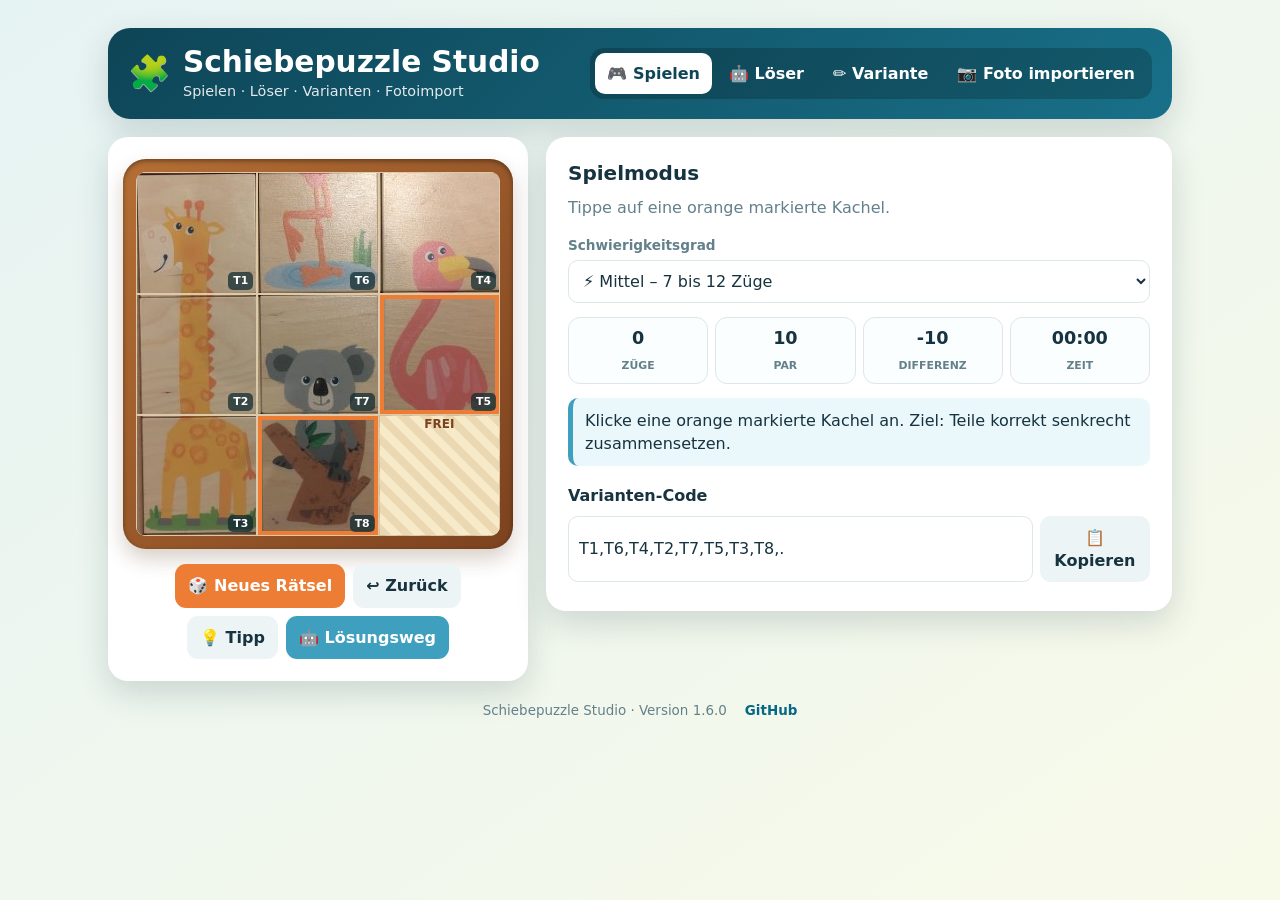
==== commit 6cd543a2: "feat: Austauschbare Rollennamen und Sortiermodus für Foto-Import" ====
--- a/index.html
+++ b/index.html
@@ -20,7 +20,6 @@
         <button class="tab" data-page="import">📷 Foto importieren</button>
       </nav>
     </header>
-
     <main>
       <section class="page active" id="play">
         <div class="page-grid">
@@ -34,129 +33,43 @@
             </div>
           </section>
           <section class="card panel-card">
-            <h2>Spielmodus</h2>
-            <p class="intro">Tippe auf eine orange markierte Kachel.</p>
+            <h2>Spielmodus</h2><p class="intro">Tippe auf eine orange markierte Kachel.</p>
             <label class="field-label" for="level">Schwierigkeitsgrad</label>
-            <select id="level" class="select">
-              <option value="3,6">🌱 Leicht – 3 bis 6 Züge</option>
-              <option value="7,12" selected>⚡ Mittel – 7 bis 12 Züge</option>
-              <option value="13,24">🔥 Schwer – 13 bis 24 Züge</option>
-            </select>
-            <div class="metrics">
-              <div class="metric"><b id="moves">0</b><span>Züge</span></div>
-              <div class="metric"><b id="par">0</b><span>Par</span></div>
-              <div class="metric"><b id="delta">0</b><span>Differenz</span></div>
-              <div class="metric"><b id="time">00:00</b><span>Zeit</span></div>
-            </div>
+            <select id="level" class="select"><option value="3,6">🌱 Leicht – 3 bis 6 Züge</option><option value="7,12" selected>⚡ Mittel – 7 bis 12 Züge</option><option value="13,24">🔥 Schwer – 13 bis 24 Züge</option></select>
+            <div class="metrics"><div class="metric"><b id="moves">0</b><span>Züge</span></div><div class="metric"><b id="par">0</b><span>Par</span></div><div class="metric"><b id="delta">0</b><span>Differenz</span></div><div class="metric"><b id="time">00:00</b><span>Zeit</span></div></div>
             <div id="notice" class="notice info"></div>
-            <h3>Varianten-Code</h3>
-            <div class="input-row"><input id="code" readonly><button id="copy" class="button secondary">📋 Kopieren</button></div>
-            <p class="small">Die drei Spalten dürfen vertauscht sein.</p>
+            <h3>Varianten-Code</h3><div class="input-row"><input id="code" readonly><button id="copy" class="button secondary">📋 Kopieren</button></div>
           </section>
         </div>
       </section>
-
-      <section class="page" id="solver">
-        <div class="page-grid">
-          <section class="card board-card">
-            <div class="wood-frame"><div class="puzzle-board" id="solveBoard"></div></div>
-            <div class="button-row">
-              <button id="first" class="button secondary">⏮ Start</button>
-              <button id="back" class="button secondary">◀ Zurück</button>
-              <button id="next" class="button primary">Weiter ▶</button>
-            </div>
-          </section>
-          <section class="card panel-card">
-            <h2>Automatischer Löser</h2>
-            <div id="solveStatus" class="notice info">Bereit zur Analyse.</div>
-            <ol id="steps" class="steps"></ol>
-            <button id="solve" class="button accent full">Optimale Lösung berechnen</button>
-          </section>
-        </div>
-      </section>
-
-      <section class="page" id="editor">
-        <div class="page-grid">
-          <section class="card board-card">
-            <div class="wood-frame"><div class="puzzle-board" id="edit"></div></div>
-            <div class="button-row">
-              <button id="photoStart" class="button secondary">📷 Foto-Start</button>
-              <button id="clear" class="button danger">🧹 Leeren</button>
-              <button id="playEdited" class="button primary">🎮 Spielen</button>
-            </div>
-          </section>
-          <section class="card panel-card">
-            <h2>Eigene Variante</h2>
-            <p class="intro">Ein Teil auswählen und dann ein Feld antippen.</p>
-            <div id="palette" class="palette"></div>
-            <div id="valid" class="notice warn"></div>
-            <h3>Code laden</h3>
-            <div class="input-row"><input id="codeLoad" placeholder="T1,T6,T4,T2,T7,T5,T3,T8,."><button id="load" class="button primary">Laden</button></div>
-          </section>
-        </div>
-      </section>
-
+      <section class="page" id="solver"><div class="page-grid"><section class="card board-card"><div class="wood-frame"><div class="puzzle-board" id="solveBoard"></div></div><div class="button-row"><button id="first" class="button secondary">⏮ Start</button><button id="back" class="button secondary">◀ Zurück</button><button id="next" class="button primary">Weiter ▶</button></div></section><section class="card panel-card"><h2>Automatischer Löser</h2><div id="solveStatus" class="notice info">Bereit zur Analyse.</div><ol id="steps" class="steps"></ol><button id="solve" class="button accent full">Optimale Lösung berechnen</button></section></div></section>
+      <section class="page" id="editor"><div class="page-grid"><section class="card board-card"><div class="wood-frame"><div class="puzzle-board" id="edit"></div></div><div class="button-row"><button id="photoStart" class="button secondary">📷 Foto-Start</button><button id="clear" class="button danger">🧹 Leeren</button><button id="playEdited" class="button primary">🎮 Spielen</button></div></section><section class="card panel-card"><h2>Eigene Variante</h2><p class="intro">Ein Teil auswählen und dann ein Feld antippen.</p><div id="palette" class="palette"></div><div id="valid" class="notice warn"></div><h3>Code laden</h3><div class="input-row"><input id="codeLoad" placeholder="T1,T6,T4,T2,T7,T5,T3,T8,."><button id="load" class="button primary">Laden</button></div></section></div></section>
       <section class="page" id="import">
         <section class="card import-card">
           <h2>📷 Foto importieren</h2>
           <p class="intro">Die Verarbeitung passiert lokal. Lege das gelbe 3×3-Raster exakt über den Puzzlebereich.</p>
-          <div class="button-row">
-            <label class="button primary file-button">🖼 Bild auswählen<input id="imageInput" type="file" accept="image/*" hidden></label>
-            <label class="button accent file-button">📸 Kamera<input id="cameraInput" type="file" accept="image/*" capture="environment" hidden></label>
-            <button id="resetCrop" class="button secondary">↺ Raster</button>
+          <div class="button-row"><label class="button primary file-button">🖼 Bild auswählen<input id="imageInput" type="file" accept="image/*" hidden></label><label class="button accent file-button">📸 Kamera<input id="cameraInput" type="file" accept="image/*" capture="environment" hidden></label><button id="resetCrop" class="button secondary">↺ Raster</button></div>
+          <div id="cropWorkspace" class="crop-workspace hidden"><div id="cropHelp" class="notice info">Mitte ziehen zum Verschieben. Eckgriffe zum Skalieren.</div><div id="cropStage" class="crop-stage"><img id="sourceImage" alt="Importiertes Foto"><div id="cropOverlay" class="crop-overlay"><div class="crop-grid"><i></i><i></i><i></i><i></i><i></i><i></i><i></i><i></i><i></i></div><span class="handle nw" data-handle="nw"></span><span class="handle ne" data-handle="ne"></span><span class="handle sw" data-handle="sw"></span><span class="handle se" data-handle="se"></span></div></div><p id="cropDetails" class="small"></p><div class="button-row"><button id="cutTiles" class="button accent">✂️ 9 Teile ausschneiden</button></div></div>
+          <div id="importResults" class="import-results hidden">
+            <h3>Kacheln zuordnen</h3><p class="small">Wähle eine Rolle. Wird eine bereits verwendete Rolle gewählt, tauschen die beiden Kacheln automatisch ihre Rollen.</p>
+            <div id="cutPreview" class="cut-preview"></div>
+            <div class="button-row"><button id="openSort" class="button primary">↕️ Alternativ: gelöst sortieren</button><button id="applyImported" class="button green" disabled>✓ Als Puzzle übernehmen</button><button id="playImported" class="button primary" disabled>🎮 Als Spiel starten</button></div>
+            <div id="importStatus" class="notice warn"></div>
           </div>
-          <div id="cropWorkspace" class="crop-workspace hidden">
-            <div id="cropHelp" class="notice info">Mitte ziehen zum Verschieben. Eckgriffe zum Skalieren.</div>
-            <div id="cropStage" class="crop-stage">
-              <img id="sourceImage" alt="Importiertes Foto">
-              <div id="cropOverlay" class="crop-overlay">
-                <div class="crop-grid"><i></i><i></i><i></i><i></i><i></i><i></i><i></i><i></i><i></i></div>
-                <span class="handle nw" data-handle="nw"></span><span class="handle ne" data-handle="ne"></span>
-                <span class="handle sw" data-handle="sw"></span><span class="handle se" data-handle="se"></span>
-              </div>
-            </div>
-            <p id="cropDetails" class="small"></p>
-            <div class="button-row"><button id="cutTiles" class="button accent">✂️ 9 Teile ausschneiden</button></div>
-          </div>
-
-          <div id="importResults" class="import-results hidden">
-            <h3>Teile zuordnen</h3>
-            <p class="small">Wähle eine Methode. Änderungen tauschen Rollen automatisch, damit jede Rolle genau einmal vorkommt.</p>
-            <div class="button-row">
-              <button id="modeRoles" class="button primary">🏷 Rollen wählen</button>
-              <button id="modeSort" class="button secondary">↕️ Gelöst sortieren</button>
-            </div>
-
-            <div id="roleMode" class="import-mode">
-              <p class="small">Wähle bei jeder Kachel die passende Rolle. Wenn du eine bereits verwendete Rolle auswählst, werden die Rollen der beiden Kacheln getauscht.</p>
-              <div id="cutPreview" class="cut-preview"></div>
-            </div>
-
-            <div id="sortMode" class="import-mode hidden">
-              <p class="small">Bringe die Bildteile durch Antippen in die gelöste Reihenfolge. Tippe zuerst eine Kachel, dann den Zielplatz. Die Rollen werden anschließend automatisch vergeben.</p>
-              <div class="sort-labels">
-                <span>Objekt 1 – Oben</span><span>Objekt 2 – Oben</span><span>Objekt 3 – Oben / Frei</span>
-                <span>Objekt 1 – Mitte</span><span>Objekt 2 – Mitte</span><span>Objekt 3 – Mitte</span>
-                <span>Objekt 1 – Unten</span><span>Objekt 2 – Unten</span><span>Frei / Objekt 3 – Unten</span>
-              </div>
-              <div id="sortGrid" class="sort-grid"></div>
-            </div>
-
-            <div class="button-row">
-              <button id="applyImported" class="button green" disabled>✓ Als Puzzle übernehmen</button>
-              <button id="playImported" class="button primary" disabled>🎮 Als Spiel starten</button>
-            </div>
-            <div id="importStatus" class="notice warn"></div>
+          <div id="sortMode" class="sort-mode hidden">
+            <h3>In gelöster Reihenfolge sortieren</h3>
+            <p class="small">Wähle erst eine Kachel unten und dann ihr Zielfeld. Die Rollen werden automatisch aus der Position abgeleitet: Objekt 1/2/3 von oben nach unten, ein Feld bleibt frei.</p>
+            <div id="sortTargets" class="sort-targets"></div>
+            <h4>Verfügbare Kacheln</h4>
+            <div id="sortSource" class="sort-source"></div>
+            <div class="button-row"><button id="finishSort" class="button green">✓ Sortierung übernehmen</button><button id="cancelSort" class="button secondary">Abbrechen</button></div>
           </div>
         </section>
       </section>
     </main>
-
     <footer class="site-footer"><span>Schiebepuzzle Studio · Version 1.6.0</span><a href="https://github.com/basecore/tier-schiebepuzzle-studio">GitHub</a></footer>
   </div>
-
   <div id="successModal" class="modal hidden"><div class="modal-content"><div class="modal-icon">🎉</div><h2>Geschafft!</h2><p class="modal-stats"><span id="modalMoves">0</span> Züge<br><span id="modalPar">0</span> Par<br><span id="modalTime">00:00</span> Zeit</p><div class="button-row"><button id="modalNew" class="button accent">🎲 Neues Rätsel</button><button id="modalClose" class="button secondary">Schließen</button></div></div></div>
-
   <script src="puzzle-engine.js"></script><script src="storage.js"></script><script src="image-import.js"></script><script src="app.js"></script>
 </body>
 </html>
--- a/styles.css
+++ b/styles.css
@@ -1 +1 @@
-:root{--ink:#16333f;--deep:#0e4557;--sky:#3f9fbe;--orange:#ed7c34;--green:#279867;--red:#c74343;--cream:#f9f0d7;--wood:#b56f35;--wood-dark:#7c421f;--line:#dbe7e8;--muted:#63808b;--shadow:0 12px 32px rgba(20,51,63,.16)}*{box-sizing:border-box}body{margin:0;min-height:100vh;color:var(--ink);background:linear-gradient(145deg,#e6f3f3,#f8fae9);font:16px/1.45 system-ui,-apple-system,BlinkMacSystemFont,"Segoe UI",Roboto,sans-serif;-webkit-text-size-adjust:100%}button,input,select{font:inherit}button{cursor:pointer}.app-shell{width:min(1120px,100%);margin:0 auto;padding:clamp(10px,3vw,28px)}.app-header{display:flex;align-items:center;justify-content:space-between;gap:16px;flex-wrap:wrap;padding:18px 20px;border-radius:22px;color:#fff;background:linear-gradient(135deg,var(--deep),#187088);box-shadow:var(--shadow)}.brand{display:flex;align-items:center;gap:12px}.brand-icon{font-size:2.15rem}h1,h2,h3,p{margin-top:0}h1{margin-bottom:2px;font-size:clamp(1.3rem,3vw,1.85rem);line-height:1.1}h2{margin-bottom:8px;font-size:1.25rem}h3{margin:18px 0 8px;font-size:1rem}.brand p{margin:0;font-size:.9rem;opacity:.88}.tabbar{display:flex;gap:5px;padding:5px;border-radius:14px;background:#0003;overflow-x:auto;max-width:100%}.tab{white-space:nowrap;padding:9px 12px;color:#fff;border:0;border-radius:10px;background:transparent;font-weight:800}.tab.active{color:var(--deep);background:#fff}.page{display:none;margin-top:18px}.page.active{display:block}.page-grid{display:grid;grid-template-columns:minmax(290px,420px) minmax(0,1fr);gap:18px;align-items:start}.card{padding:clamp(14px,2.4vw,22px);border-radius:20px;background:#fff;box-shadow:var(--shadow)}.board-card{display:flex;flex-direction:column;align-items:center;gap:15px}.wood-frame{width:min(92vw,390px);aspect-ratio:1;padding:13px;border-radius:23px;background:linear-gradient(135deg,var(--wood),var(--wood-dark));box-shadow:inset 0 2px 5px #0006,0 10px 20px #5534143b}.puzzle-board{width:100%;height:100%;display:grid;grid-template:repeat(3,1fr)/repeat(3,1fr);overflow:hidden;border-radius:10px;background:var(--cream);box-shadow:inset 0 2px 7px #4c2a1140}.tile{position:relative;display:grid;place-items:stretch;overflow:hidden;padding:0;border:1px solid #6e411c30;background:#f6e9c9;min-width:0;min-height:0}.tile img{display:block;width:100%;height:100%;object-fit:cover;pointer-events:none}.tile .tile-code{position:absolute;right:3px;bottom:3px;z-index:2;padding:1px 5px;border-radius:5px;color:#fff;background:#08252db0;font-size:.68rem;font-weight:800}.tile.empty{color:var(--wood-dark);background:repeating-linear-gradient(45deg,#995f2821 0 8px,transparent 8px 16px),#f7eac8;font-size:.75rem;font-weight:800}.tile.movable{outline:4px solid var(--orange);outline-offset:-5px;z-index:3}.tile.suggested{outline:5px solid #ffe05c;outline-offset:-6px;z-index:4;animation:pulse 1s infinite alternate}@keyframes pulse{to{filter:brightness(1.12)}}.button-row{display:flex;width:100%;justify-content:center;flex-wrap:wrap;gap:8px}.button{padding:10px 13px;border:0;border-radius:11px;color:#fff;background:var(--deep);font-weight:800}.button:disabled{opacity:.45;cursor:not-allowed}.button.primary{background:var(--sky)}.button.accent{background:var(--orange)}.button.secondary{color:var(--ink);background:#edf4f5}.button.danger{color:#9b2c2c;background:#ffe4e4}.button.green{background:var(--green)}.button.full{width:100%;margin-top:14px}.intro,.small{color:var(--muted)}.small{font-size:.86rem}.field-label{display:block;margin:13px 0 5px;font-size:.85rem;font-weight:800;color:var(--muted)}.select,input{width:100%;min-width:0;padding:10px;border:1px solid var(--line);border-radius:10px;color:var(--ink);background:#fff}.metrics{display:grid;grid-template-columns:repeat(4,1fr);gap:7px;margin:14px 0}.metric{padding:8px 4px;border:1px solid var(--line);border-radius:12px;background:#fbfefe;text-align:center}.metric b{display:block;font-size:1.1rem}.metric span{color:var(--muted);font-size:.68rem;font-weight:800;text-transform:uppercase}.notice{margin:12px 0;padding:11px 12px;border-left:5px solid var(--sky);border-radius:10px;background:#eaf7fb}.notice.ok{border-color:var(--green);background:#e8f8ef}.notice.bad{border-color:var(--red);background:#ffeded}.notice.warn{border-color:#df9f1a;background:#fff6dd}.input-row{display:flex;gap:7px;margin:7px 0}.input-row .select{flex:1}.steps{max-height:360px;margin:12px 0;padding:0;overflow:auto;border:1px solid var(--line);border-radius:12px;list-style-position:inside}.steps li{padding:10px;border-bottom:1px solid var(--line);cursor:pointer}.steps li:last-child{border:0}.steps li.active,.steps li:hover{color:#075a75;background:#e9f8ff}.palette{display:grid;grid-template-columns:repeat(5,1fr);gap:8px}.palette .tile{aspect-ratio:1;border:3px solid transparent;border-radius:9px}.palette .tile.selected{border-color:var(--orange);box-shadow:0 0 0 3px #ed7c343d}.import-card{max-width:1000px;margin:0 auto}.file-button{position:relative;display:inline-flex;align-items:center}.crop-workspace{margin-top:18px}.hidden{display:none!important}.crop-stage{position:relative;width:100%;overflow:hidden;background:#172a30;touch-action:none;user-select:none}.crop-stage img{display:block;width:100%;height:auto;pointer-events:none}.crop-overlay{position:absolute;z-index:5;border:3px solid #ffe05c;cursor:grab;box-shadow:0 0 0 9999px #0007;touch-action:none}.crop-overlay.dragging{cursor:grabbing}.crop-grid{position:absolute;inset:0;display:grid;grid-template:repeat(3,1fr)/repeat(3,1fr);pointer-events:none}.crop-grid i{border:1px solid #ffffffe8}.handle{position:absolute;z-index:5;width:26px;height:26px;border:3px solid #fff;border-radius:50%;background:var(--orange);box-shadow:0 2px 6px #0007;touch-action:none}.handle.nw{left:-14px;top:-14px}.handle.ne{right:-14px;top:-14px}.handle.sw{bottom:-14px;left:-14px}.handle.se{right:-14px;bottom:-14px}.import-results{margin-top:20px}.import-mode{margin-top:14px}.cut-preview,.sort-grid{display:grid;grid-template-columns:repeat(3,minmax(100px,1fr));gap:12px}.cut-card,.sort-card{overflow:hidden;border:1px solid var(--line);border-radius:12px;background:#f7fbfb}.cut-card img,.sort-card img{display:block;width:100%;aspect-ratio:1;object-fit:cover}.cut-card select{margin:8px;width:calc(100% - 16px)}.sort-card{position:relative;cursor:pointer;border-width:3px}.sort-card.selected{border-color:var(--orange);box-shadow:0 0 0 3px #ed7c343d}.sort-card .slot-number{position:absolute;top:4px;left:4px;padding:2px 6px;border-radius:5px;color:#fff;background:#08252db0;font-size:.7rem;font-weight:800}.sort-labels{display:grid;grid-template-columns:repeat(3,1fr);gap:6px;margin:10px 0 4px;font-size:.68rem;color:var(--muted);font-weight:800;text-align:center}.site-footer{display:flex;justify-content:center;flex-wrap:wrap;gap:8px 18px;padding:20px 8px 6px;color:var(--muted);font-size:.84rem;text-align:center}.site-footer a{color:#086785;font-weight:800;text-decoration:none}.modal{position:fixed;inset:0;z-index:100;display:flex;align-items:center;justify-content:center;background:#0008;touch-action:none}.modal-content{background:#fff;padding:clamp(24px,5vw,40px);border-radius:24px;max-width:min(420px,92vw);text-align:center;box-shadow:0 20px 60px #0006}.modal-icon{font-size:4.5rem;margin-bottom:12px}.modal-content h2{font-size:1.85rem;margin:0 0 16px}.modal-stats{font-size:1.1rem;color:var(--muted);margin:0 0 24px;line-height:1.8}.modal-stats span{font-weight:800;color:var(--deep)}@media(max-width:790px){.app-shell{padding:10px}.app-header{padding:14px;border-radius:16px}.tabbar{width:100%}.tab{flex:1;padding:9px 7px;font-size:.78rem}.page{margin-top:10px}.page-grid{grid-template-columns:1fr;gap:10px}.card{border-radius:16px}.button-row .button{flex:1;min-width:110px}.metric b{font-size:1rem}.cut-preview,.sort-grid{grid-template-columns:repeat(2,minmax(120px,1fr))}.sort-labels{grid-template-columns:repeat(2,1fr)}}+:root{--ink:#16333f;--deep:#0e4557;--sky:#3f9fbe;--orange:#ed7c34;--green:#279867;--red:#c74343;--cream:#f9f0d7;--wood:#b56f35;--wood-dark:#7c421f;--line:#dbe7e8;--muted:#63808b;--shadow:0 12px 32px rgba(20,51,63,.16)}*{box-sizing:border-box}body{margin:0;min-height:100vh;color:var(--ink);background:linear-gradient(145deg,#e6f3f3,#f8fae9);font:16px/1.45 system-ui,-apple-system,BlinkMacSystemFont,"Segoe UI",Roboto,sans-serif}button,input,select{font:inherit}button{cursor:pointer}.app-shell{width:min(1120px,100%);margin:0 auto;padding:clamp(10px,3vw,28px)}.app-header{display:flex;align-items:center;justify-content:space-between;gap:16px;flex-wrap:wrap;padding:18px 20px;border-radius:22px;color:#fff;background:linear-gradient(135deg,var(--deep),#187088);box-shadow:var(--shadow)}.brand{display:flex;align-items:center;gap:12px}.brand-icon{font-size:2.15rem}h1,h2,h3,h4,p{margin-top:0}h1{margin-bottom:2px;font-size:clamp(1.3rem,3vw,1.85rem);line-height:1.1}h2{margin-bottom:8px;font-size:1.25rem}h3{margin:18px 0 8px;font-size:1rem}.brand p{margin:0;font-size:.9rem;opacity:.88}.tabbar{display:flex;gap:5px;padding:5px;border-radius:14px;background:#0003;overflow-x:auto;max-width:100%}.tab{white-space:nowrap;padding:9px 12px;color:#fff;border:0;border-radius:10px;background:transparent;font-weight:800}.tab.active{color:var(--deep);background:#fff}.page{display:none;margin-top:18px}.page.active{display:block}.page-grid{display:grid;grid-template-columns:minmax(290px,420px) minmax(0,1fr);gap:18px;align-items:start}.card{padding:clamp(14px,2.4vw,22px);border-radius:20px;background:#fff;box-shadow:var(--shadow)}.board-card{display:flex;flex-direction:column;align-items:center;gap:15px}.wood-frame{width:min(92vw,390px);aspect-ratio:1;padding:13px;border-radius:23px;background:linear-gradient(135deg,var(--wood),var(--wood-dark));box-shadow:inset 0 2px 5px #0006,0 10px 20px #5534143b}.puzzle-board{width:100%;height:100%;display:grid;grid-template:repeat(3,1fr)/repeat(3,1fr);overflow:hidden;border-radius:10px;background:var(--cream);box-shadow:inset 0 2px 7px #4c2a1140}.tile{position:relative;display:grid;place-items:stretch;overflow:hidden;padding:0;border:1px solid #6e411c30;background:#f6e9c9;min-width:0;min-height:0}.tile img{display:block;width:100%;height:100%;object-fit:cover;pointer-events:none}.tile .tile-code{position:absolute;right:3px;bottom:3px;z-index:2;padding:1px 5px;border-radius:5px;color:#fff;background:#08252db0;font-size:.68rem;font-weight:800}.tile.empty{color:var(--wood-dark);background:repeating-linear-gradient(45deg,#995f2821 0 8px,transparent 8px 16px),#f7eac8;font-size:.75rem;font-weight:800}.tile.movable{outline:4px solid var(--orange);outline-offset:-5px;z-index:3}.tile.suggested{outline:5px solid #ffe05c;outline-offset:-6px;z-index:4;animation:pulse 1s infinite alternate}@keyframes pulse{to{filter:brightness(1.12)}}.button-row{display:flex;width:100%;justify-content:center;flex-wrap:wrap;gap:8px}.button{padding:10px 13px;border:0;border-radius:11px;color:#fff;background:var(--deep);font-weight:800}.button:disabled{opacity:.45;cursor:not-allowed}.button.primary{background:var(--sky)}.button.accent{background:var(--orange)}.button.secondary{color:var(--ink);background:#edf4f5}.button.danger{color:#9b2c2c;background:#ffe4e4}.button.green{background:var(--green)}.button.full{width:100%;margin-top:14px}.intro,.small{color:var(--muted)}.small{font-size:.86rem}.field-label{display:block;margin:13px 0 5px;font-size:.85rem;font-weight:800;color:var(--muted)}.select,input{width:100%;min-width:0;padding:10px;border:1px solid var(--line);border-radius:10px;color:var(--ink);background:#fff}.metrics{display:grid;grid-template-columns:repeat(4,1fr);gap:7px;margin:14px 0}.metric{padding:8px 4px;border:1px solid var(--line);border-radius:12px;background:#fbfefe;text-align:center}.metric b{display:block;font-size:1.1rem}.metric span{color:var(--muted);font-size:.68rem;font-weight:800;text-transform:uppercase}.notice{margin:12px 0;padding:11px 12px;border-left:5px solid var(--sky);border-radius:10px;background:#eaf7fb}.notice.ok{border-color:var(--green);background:#e8f8ef}.notice.bad{border-color:var(--red);background:#ffeded}.notice.warn{border-color:#df9f1a;background:#fff6dd}.input-row{display:flex;gap:7px;margin:7px 0}.input-row .select{flex:1}.steps{max-height:360px;margin:12px 0;padding:0;overflow:auto;border:1px solid var(--line);border-radius:12px;list-style-position:inside}.steps li{padding:10px;border-bottom:1px solid var(--line);cursor:pointer}.steps li:last-child{border:0}.steps li.active,.steps li:hover{color:#075a75;background:#e9f8ff}.palette{display:grid;grid-template-columns:repeat(5,1fr);gap:8px}.palette .tile{aspect-ratio:1;border:3px solid transparent;border-radius:9px}.palette .tile.selected{border-color:var(--orange);box-shadow:0 0 0 3px #ed7c343d}.import-card{max-width:1000px;margin:0 auto}.file-button{position:relative;display:inline-flex;align-items:center}.crop-workspace{margin-top:18px}.hidden{display:none!important}.crop-stage{position:relative;width:100%;overflow:hidden;background:#172a30;touch-action:none;user-select:none}.crop-stage img{display:block;width:100%;height:auto;pointer-events:none}.crop-overlay{position:absolute;z-index:5;border:3px solid #ffe05c;cursor:grab;box-shadow:0 0 0 9999px #0007;touch-action:none}.crop-overlay.dragging{cursor:grabbing}.crop-grid{position:absolute;inset:0;display:grid;grid-template:repeat(3,1fr)/repeat(3,1fr);pointer-events:none}.crop-grid i{border:1px solid #ffffffe8}.handle{position:absolute;z-index:5;width:26px;height:26px;border:3px solid #fff;border-radius:50%;background:var(--orange);box-shadow:0 2px 6px #0007;touch-action:none}.handle.nw{left:-14px;top:-14px}.handle.ne{right:-14px;top:-14px}.handle.sw{bottom:-14px;left:-14px}.handle.se{right:-14px;bottom:-14px}.import-results,.sort-mode{margin-top:20px}.cut-preview,.sort-targets,.sort-source{display:grid;grid-template-columns:repeat(3,minmax(100px,1fr));gap:12px}.cut-card{overflow:hidden;border:1px solid var(--line);border-radius:12px;background:#f7fbfb}.cut-card img{display:block;width:100%;aspect-ratio:1;object-fit:cover}.cut-card select{margin:8px;width:calc(100% - 16px)}.sort-slot,.sort-piece{position:relative;aspect-ratio:1;overflow:hidden;border:2px dashed var(--line);border-radius:10px;background:#f7fbfb;cursor:pointer}.sort-slot.selected,.sort-piece.selected{border-color:var(--orange);box-shadow:0 0 0 3px #ed7c343d}.sort-slot img,.sort-piece img{width:100%;height:100%;display:block;object-fit:cover}.slot-label{position:absolute;left:3px;bottom:3px;padding:2px 5px;border-radius:4px;color:#fff;background:#08252db0;font-size:.68rem;font-weight:800}.site-footer{display:flex;justify-content:center;flex-wrap:wrap;gap:8px 18px;padding:20px 8px 6px;color:var(--muted);font-size:.84rem;text-align:center}.site-footer a{color:#086785;font-weight:800;text-decoration:none}.modal{position:fixed;inset:0;z-index:100;display:flex;align-items:center;justify-content:center;background:#0008}.modal-content{background:#fff;padding:clamp(24px,5vw,40px);border-radius:24px;max-width:min(420px,92vw);text-align:center;box-shadow:0 20px 60px #0006}.modal-icon{font-size:4.5rem;margin-bottom:12px}.modal-content h2{font-size:1.85rem;margin:0 0 16px}.modal-stats{font-size:1.1rem;color:var(--muted);margin:0 0 24px;line-height:1.8}.modal-stats span{font-weight:800;color:var(--deep)}@media(max-width:790px){.app-shell{padding:10px}.app-header{padding:14px;border-radius:16px}.tabbar{width:100%}.tab{flex:1;padding:9px 7px;font-size:.78rem}.page{margin-top:10px}.page-grid{grid-template-columns:1fr;gap:10px}.card{border-radius:16px}.button-row .button{flex:1;min-width:110px}.metric b{font-size:1rem}.cut-preview,.sort-targets,.sort-source{grid-template-columns:repeat(2,1fr)}}
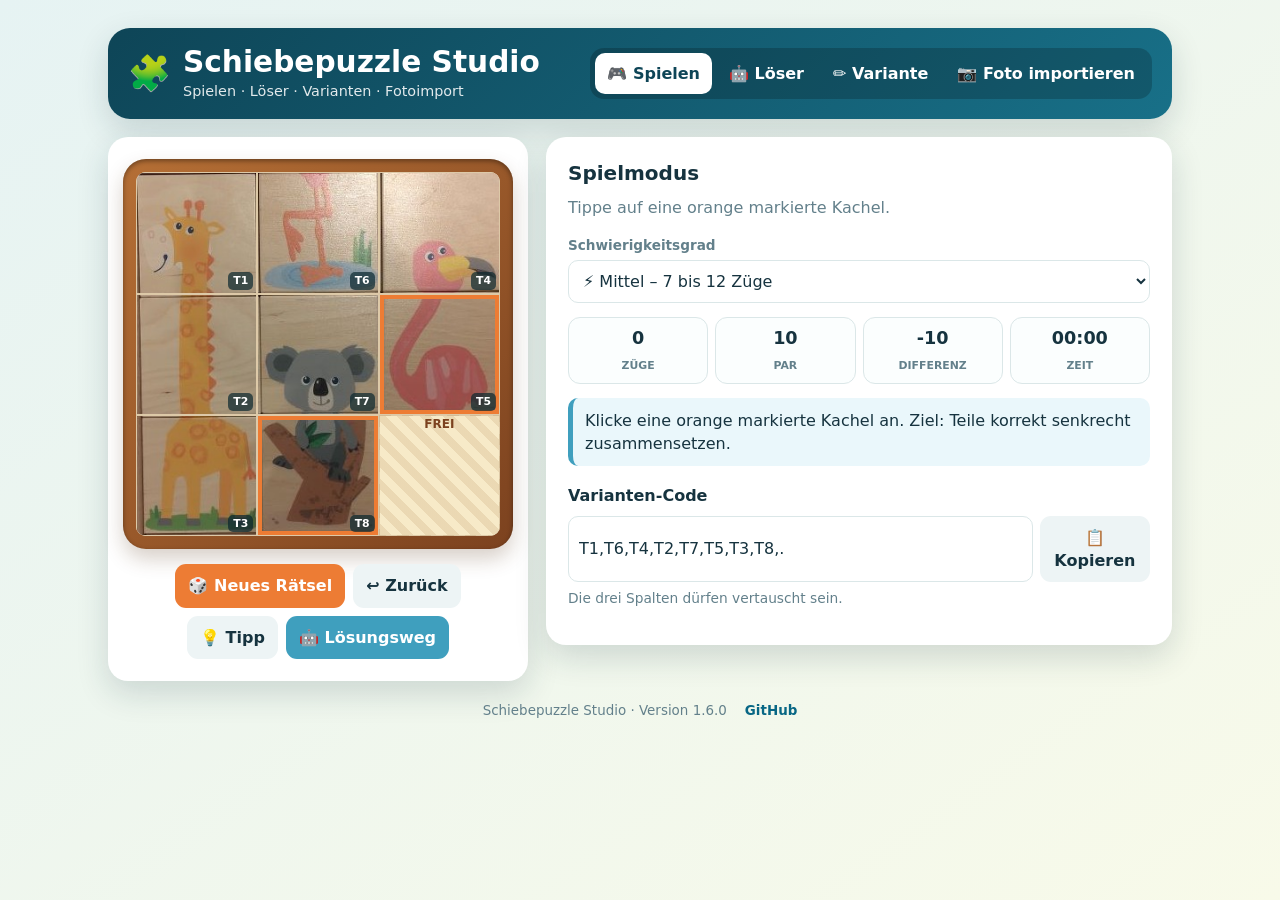
==== commit 17523100: "feat: Fotoimport mit Rollentausch und Sortiermodus" ====
--- a/index.html
+++ b/index.html
@@ -20,17 +20,13 @@
         <button class="tab" data-page="import">📷 Foto importieren</button>
       </nav>
     </header>
+
     <main>
       <section class="page active" id="play">
         <div class="page-grid">
           <section class="card board-card">
             <div class="wood-frame"><div class="puzzle-board" id="game"></div></div>
-            <div class="button-row">
-              <button id="random" class="button accent">🎲 Neues Rätsel</button>
-              <button id="undo" class="button secondary">↩ Zurück</button>
-              <button id="hint" class="button secondary">💡 Tipp</button>
-              <button id="toSolver" class="button primary">🤖 Lösungsweg</button>
-            </div>
+            <div class="button-row"><button id="random" class="button accent">🎲 Neues Rätsel</button><button id="undo" class="button secondary">↩ Zurück</button><button id="hint" class="button secondary">💡 Tipp</button><button id="toSolver" class="button primary">🤖 Lösungsweg</button></div>
           </section>
           <section class="card panel-card">
             <h2>Spielmodus</h2><p class="intro">Tippe auf eine orange markierte Kachel.</p>
@@ -38,37 +34,39 @@
             <select id="level" class="select"><option value="3,6">🌱 Leicht – 3 bis 6 Züge</option><option value="7,12" selected>⚡ Mittel – 7 bis 12 Züge</option><option value="13,24">🔥 Schwer – 13 bis 24 Züge</option></select>
             <div class="metrics"><div class="metric"><b id="moves">0</b><span>Züge</span></div><div class="metric"><b id="par">0</b><span>Par</span></div><div class="metric"><b id="delta">0</b><span>Differenz</span></div><div class="metric"><b id="time">00:00</b><span>Zeit</span></div></div>
             <div id="notice" class="notice info"></div>
-            <h3>Varianten-Code</h3><div class="input-row"><input id="code" readonly><button id="copy" class="button secondary">📋 Kopieren</button></div>
+            <h3>Varianten-Code</h3><div class="input-row"><input id="code" readonly><button id="copy" class="button secondary">📋 Kopieren</button></div><p class="small">Die drei Spalten dürfen vertauscht sein.</p>
           </section>
         </div>
       </section>
+
       <section class="page" id="solver"><div class="page-grid"><section class="card board-card"><div class="wood-frame"><div class="puzzle-board" id="solveBoard"></div></div><div class="button-row"><button id="first" class="button secondary">⏮ Start</button><button id="back" class="button secondary">◀ Zurück</button><button id="next" class="button primary">Weiter ▶</button></div></section><section class="card panel-card"><h2>Automatischer Löser</h2><div id="solveStatus" class="notice info">Bereit zur Analyse.</div><ol id="steps" class="steps"></ol><button id="solve" class="button accent full">Optimale Lösung berechnen</button></section></div></section>
-      <section class="page" id="editor"><div class="page-grid"><section class="card board-card"><div class="wood-frame"><div class="puzzle-board" id="edit"></div></div><div class="button-row"><button id="photoStart" class="button secondary">📷 Foto-Start</button><button id="clear" class="button danger">🧹 Leeren</button><button id="playEdited" class="button primary">🎮 Spielen</button></div></section><section class="card panel-card"><h2>Eigene Variante</h2><p class="intro">Ein Teil auswählen und dann ein Feld antippen.</p><div id="palette" class="palette"></div><div id="valid" class="notice warn"></div><h3>Code laden</h3><div class="input-row"><input id="codeLoad" placeholder="T1,T6,T4,T2,T7,T5,T3,T8,."><button id="load" class="button primary">Laden</button></div></section></div></section>
+
+      <section class="page" id="editor"><div class="page-grid"><section class="card board-card"><div class="wood-frame"><div class="puzzle-board" id="edit"></div></div><div class="button-row"><button id="photoStart" class="button secondary">📷 Foto-Start</button><button id="clear" class="button danger">🧹 Leeren</button><button id="playEdited" class="button primary">🎮 Spielen</button></div></section><section class="card panel-card"><h2>Eigene Variante</h2><p class="intro">Ein Teil auswählen und dann ein Feld antippen.</p><div id="palette" class="palette"></div><div id="valid" class="notice warn"></div><h3>Code laden</h3><div class="input-row"><input id="codeLoad" placeholder="T1,T6,T4,T2,T7,T5,T3,T8,."><button id="load" class="button primary">Laden</button></div><h3>Varianten speichern</h3><div class="input-row"><input id="saveName" placeholder="Name der Variante"><button id="save" class="button secondary">Speichern</button></div><div class="input-row"><select id="saved" class="select"></select><button id="loadSaved" class="button secondary">Öffnen</button><button id="delete" class="button danger">Löschen</button></div></section></div></section>
+
       <section class="page" id="import">
         <section class="card import-card">
           <h2>📷 Foto importieren</h2>
           <p class="intro">Die Verarbeitung passiert lokal. Lege das gelbe 3×3-Raster exakt über den Puzzlebereich.</p>
           <div class="button-row"><label class="button primary file-button">🖼 Bild auswählen<input id="imageInput" type="file" accept="image/*" hidden></label><label class="button accent file-button">📸 Kamera<input id="cameraInput" type="file" accept="image/*" capture="environment" hidden></label><button id="resetCrop" class="button secondary">↺ Raster</button></div>
           <div id="cropWorkspace" class="crop-workspace hidden"><div id="cropHelp" class="notice info">Mitte ziehen zum Verschieben. Eckgriffe zum Skalieren.</div><div id="cropStage" class="crop-stage"><img id="sourceImage" alt="Importiertes Foto"><div id="cropOverlay" class="crop-overlay"><div class="crop-grid"><i></i><i></i><i></i><i></i><i></i><i></i><i></i><i></i><i></i></div><span class="handle nw" data-handle="nw"></span><span class="handle ne" data-handle="ne"></span><span class="handle sw" data-handle="sw"></span><span class="handle se" data-handle="se"></span></div></div><p id="cropDetails" class="small"></p><div class="button-row"><button id="cutTiles" class="button accent">✂️ 9 Teile ausschneiden</button></div></div>
+
           <div id="importResults" class="import-results hidden">
-            <h3>Kacheln zuordnen</h3><p class="small">Wähle eine Rolle. Wird eine bereits verwendete Rolle gewählt, tauschen die beiden Kacheln automatisch ihre Rollen.</p>
+            <h3>Kacheln zuordnen</h3>
+            <p class="small">Wähle eine Rolle. Bereits vergebene Rollen werden automatisch mit der bisherigen Rolle getauscht.</p>
+            <div class="import-mode"><button id="roleMode" class="button primary active-mode">Rollen wählen</button><button id="sortMode" class="button secondary">Gelöst sortieren</button></div>
+            <div id="roleHelp" class="notice info">Wähle für jede Kachel die passende Rolle aus. Ein Wechsel tauscht die beiden Rollen automatisch.</div>
+            <div id="sortHelp" class="notice info hidden">Tippe zuerst eine Kachel an und dann eine Position im gelösten 3×3-Raster. Die Rollen werden automatisch vergeben.</div>
             <div id="cutPreview" class="cut-preview"></div>
-            <div class="button-row"><button id="openSort" class="button primary">↕️ Alternativ: gelöst sortieren</button><button id="applyImported" class="button green" disabled>✓ Als Puzzle übernehmen</button><button id="playImported" class="button primary" disabled>🎮 Als Spiel starten</button></div>
+            <div id="sortBoard" class="sort-board hidden"></div>
+            <div class="button-row"><button id="applyImported" class="button green" disabled>✓ Als Puzzle übernehmen</button><button id="playImported" class="button primary" disabled>🎮 Als Spiel starten</button></div>
             <div id="importStatus" class="notice warn"></div>
-          </div>
-          <div id="sortMode" class="sort-mode hidden">
-            <h3>In gelöster Reihenfolge sortieren</h3>
-            <p class="small">Wähle erst eine Kachel unten und dann ihr Zielfeld. Die Rollen werden automatisch aus der Position abgeleitet: Objekt 1/2/3 von oben nach unten, ein Feld bleibt frei.</p>
-            <div id="sortTargets" class="sort-targets"></div>
-            <h4>Verfügbare Kacheln</h4>
-            <div id="sortSource" class="sort-source"></div>
-            <div class="button-row"><button id="finishSort" class="button green">✓ Sortierung übernehmen</button><button id="cancelSort" class="button secondary">Abbrechen</button></div>
           </div>
         </section>
       </section>
     </main>
     <footer class="site-footer"><span>Schiebepuzzle Studio · Version 1.6.0</span><a href="https://github.com/basecore/tier-schiebepuzzle-studio">GitHub</a></footer>
   </div>
+
   <div id="successModal" class="modal hidden"><div class="modal-content"><div class="modal-icon">🎉</div><h2>Geschafft!</h2><p class="modal-stats"><span id="modalMoves">0</span> Züge<br><span id="modalPar">0</span> Par<br><span id="modalTime">00:00</span> Zeit</p><div class="button-row"><button id="modalNew" class="button accent">🎲 Neues Rätsel</button><button id="modalClose" class="button secondary">Schließen</button></div></div></div>
   <script src="puzzle-engine.js"></script><script src="storage.js"></script><script src="image-import.js"></script><script src="app.js"></script>
 </body>
--- a/styles.css
+++ b/styles.css
@@ -1 +1 @@
-:root{--ink:#16333f;--deep:#0e4557;--sky:#3f9fbe;--orange:#ed7c34;--green:#279867;--red:#c74343;--cream:#f9f0d7;--wood:#b56f35;--wood-dark:#7c421f;--line:#dbe7e8;--muted:#63808b;--shadow:0 12px 32px rgba(20,51,63,.16)}*{box-sizing:border-box}body{margin:0;min-height:100vh;color:var(--ink);background:linear-gradient(145deg,#e6f3f3,#f8fae9);font:16px/1.45 system-ui,-apple-system,BlinkMacSystemFont,"Segoe UI",Roboto,sans-serif}button,input,select{font:inherit}button{cursor:pointer}.app-shell{width:min(1120px,100%);margin:0 auto;padding:clamp(10px,3vw,28px)}.app-header{display:flex;align-items:center;justify-content:space-between;gap:16px;flex-wrap:wrap;padding:18px 20px;border-radius:22px;color:#fff;background:linear-gradient(135deg,var(--deep),#187088);box-shadow:var(--shadow)}.brand{display:flex;align-items:center;gap:12px}.brand-icon{font-size:2.15rem}h1,h2,h3,h4,p{margin-top:0}h1{margin-bottom:2px;font-size:clamp(1.3rem,3vw,1.85rem);line-height:1.1}h2{margin-bottom:8px;font-size:1.25rem}h3{margin:18px 0 8px;font-size:1rem}.brand p{margin:0;font-size:.9rem;opacity:.88}.tabbar{display:flex;gap:5px;padding:5px;border-radius:14px;background:#0003;overflow-x:auto;max-width:100%}.tab{white-space:nowrap;padding:9px 12px;color:#fff;border:0;border-radius:10px;background:transparent;font-weight:800}.tab.active{color:var(--deep);background:#fff}.page{display:none;margin-top:18px}.page.active{display:block}.page-grid{display:grid;grid-template-columns:minmax(290px,420px) minmax(0,1fr);gap:18px;align-items:start}.card{padding:clamp(14px,2.4vw,22px);border-radius:20px;background:#fff;box-shadow:var(--shadow)}.board-card{display:flex;flex-direction:column;align-items:center;gap:15px}.wood-frame{width:min(92vw,390px);aspect-ratio:1;padding:13px;border-radius:23px;background:linear-gradient(135deg,var(--wood),var(--wood-dark));box-shadow:inset 0 2px 5px #0006,0 10px 20px #5534143b}.puzzle-board{width:100%;height:100%;display:grid;grid-template:repeat(3,1fr)/repeat(3,1fr);overflow:hidden;border-radius:10px;background:var(--cream);box-shadow:inset 0 2px 7px #4c2a1140}.tile{position:relative;display:grid;place-items:stretch;overflow:hidden;padding:0;border:1px solid #6e411c30;background:#f6e9c9;min-width:0;min-height:0}.tile img{display:block;width:100%;height:100%;object-fit:cover;pointer-events:none}.tile .tile-code{position:absolute;right:3px;bottom:3px;z-index:2;padding:1px 5px;border-radius:5px;color:#fff;background:#08252db0;font-size:.68rem;font-weight:800}.tile.empty{color:var(--wood-dark);background:repeating-linear-gradient(45deg,#995f2821 0 8px,transparent 8px 16px),#f7eac8;font-size:.75rem;font-weight:800}.tile.movable{outline:4px solid var(--orange);outline-offset:-5px;z-index:3}.tile.suggested{outline:5px solid #ffe05c;outline-offset:-6px;z-index:4;animation:pulse 1s infinite alternate}@keyframes pulse{to{filter:brightness(1.12)}}.button-row{display:flex;width:100%;justify-content:center;flex-wrap:wrap;gap:8px}.button{padding:10px 13px;border:0;border-radius:11px;color:#fff;background:var(--deep);font-weight:800}.button:disabled{opacity:.45;cursor:not-allowed}.button.primary{background:var(--sky)}.button.accent{background:var(--orange)}.button.secondary{color:var(--ink);background:#edf4f5}.button.danger{color:#9b2c2c;background:#ffe4e4}.button.green{background:var(--green)}.button.full{width:100%;margin-top:14px}.intro,.small{color:var(--muted)}.small{font-size:.86rem}.field-label{display:block;margin:13px 0 5px;font-size:.85rem;font-weight:800;color:var(--muted)}.select,input{width:100%;min-width:0;padding:10px;border:1px solid var(--line);border-radius:10px;color:var(--ink);background:#fff}.metrics{display:grid;grid-template-columns:repeat(4,1fr);gap:7px;margin:14px 0}.metric{padding:8px 4px;border:1px solid var(--line);border-radius:12px;background:#fbfefe;text-align:center}.metric b{display:block;font-size:1.1rem}.metric span{color:var(--muted);font-size:.68rem;font-weight:800;text-transform:uppercase}.notice{margin:12px 0;padding:11px 12px;border-left:5px solid var(--sky);border-radius:10px;background:#eaf7fb}.notice.ok{border-color:var(--green);background:#e8f8ef}.notice.bad{border-color:var(--red);background:#ffeded}.notice.warn{border-color:#df9f1a;background:#fff6dd}.input-row{display:flex;gap:7px;margin:7px 0}.input-row .select{flex:1}.steps{max-height:360px;margin:12px 0;padding:0;overflow:auto;border:1px solid var(--line);border-radius:12px;list-style-position:inside}.steps li{padding:10px;border-bottom:1px solid var(--line);cursor:pointer}.steps li:last-child{border:0}.steps li.active,.steps li:hover{color:#075a75;background:#e9f8ff}.palette{display:grid;grid-template-columns:repeat(5,1fr);gap:8px}.palette .tile{aspect-ratio:1;border:3px solid transparent;border-radius:9px}.palette .tile.selected{border-color:var(--orange);box-shadow:0 0 0 3px #ed7c343d}.import-card{max-width:1000px;margin:0 auto}.file-button{position:relative;display:inline-flex;align-items:center}.crop-workspace{margin-top:18px}.hidden{display:none!important}.crop-stage{position:relative;width:100%;overflow:hidden;background:#172a30;touch-action:none;user-select:none}.crop-stage img{display:block;width:100%;height:auto;pointer-events:none}.crop-overlay{position:absolute;z-index:5;border:3px solid #ffe05c;cursor:grab;box-shadow:0 0 0 9999px #0007;touch-action:none}.crop-overlay.dragging{cursor:grabbing}.crop-grid{position:absolute;inset:0;display:grid;grid-template:repeat(3,1fr)/repeat(3,1fr);pointer-events:none}.crop-grid i{border:1px solid #ffffffe8}.handle{position:absolute;z-index:5;width:26px;height:26px;border:3px solid #fff;border-radius:50%;background:var(--orange);box-shadow:0 2px 6px #0007;touch-action:none}.handle.nw{left:-14px;top:-14px}.handle.ne{right:-14px;top:-14px}.handle.sw{bottom:-14px;left:-14px}.handle.se{right:-14px;bottom:-14px}.import-results,.sort-mode{margin-top:20px}.cut-preview,.sort-targets,.sort-source{display:grid;grid-template-columns:repeat(3,minmax(100px,1fr));gap:12px}.cut-card{overflow:hidden;border:1px solid var(--line);border-radius:12px;background:#f7fbfb}.cut-card img{display:block;width:100%;aspect-ratio:1;object-fit:cover}.cut-card select{margin:8px;width:calc(100% - 16px)}.sort-slot,.sort-piece{position:relative;aspect-ratio:1;overflow:hidden;border:2px dashed var(--line);border-radius:10px;background:#f7fbfb;cursor:pointer}.sort-slot.selected,.sort-piece.selected{border-color:var(--orange);box-shadow:0 0 0 3px #ed7c343d}.sort-slot img,.sort-piece img{width:100%;height:100%;display:block;object-fit:cover}.slot-label{position:absolute;left:3px;bottom:3px;padding:2px 5px;border-radius:4px;color:#fff;background:#08252db0;font-size:.68rem;font-weight:800}.site-footer{display:flex;justify-content:center;flex-wrap:wrap;gap:8px 18px;padding:20px 8px 6px;color:var(--muted);font-size:.84rem;text-align:center}.site-footer a{color:#086785;font-weight:800;text-decoration:none}.modal{position:fixed;inset:0;z-index:100;display:flex;align-items:center;justify-content:center;background:#0008}.modal-content{background:#fff;padding:clamp(24px,5vw,40px);border-radius:24px;max-width:min(420px,92vw);text-align:center;box-shadow:0 20px 60px #0006}.modal-icon{font-size:4.5rem;margin-bottom:12px}.modal-content h2{font-size:1.85rem;margin:0 0 16px}.modal-stats{font-size:1.1rem;color:var(--muted);margin:0 0 24px;line-height:1.8}.modal-stats span{font-weight:800;color:var(--deep)}@media(max-width:790px){.app-shell{padding:10px}.app-header{padding:14px;border-radius:16px}.tabbar{width:100%}.tab{flex:1;padding:9px 7px;font-size:.78rem}.page{margin-top:10px}.page-grid{grid-template-columns:1fr;gap:10px}.card{border-radius:16px}.button-row .button{flex:1;min-width:110px}.metric b{font-size:1rem}.cut-preview,.sort-targets,.sort-source{grid-template-columns:repeat(2,1fr)}}
+:root{--ink:#16333f;--deep:#0e4557;--sky:#3f9fbe;--orange:#ed7c34;--green:#279867;--red:#c74343;--cream:#f9f0d7;--wood:#b56f35;--wood-dark:#7c421f;--line:#dbe7e8;--muted:#63808b;--shadow:0 12px 32px rgba(20,51,63,.16)}*{box-sizing:border-box}body{margin:0;min-height:100vh;color:var(--ink);background:linear-gradient(145deg,#e6f3f3,#f8fae9);font:16px/1.45 system-ui,-apple-system,BlinkMacSystemFont,"Segoe UI",Roboto,sans-serif;-webkit-text-size-adjust:100%}button,input,select{font:inherit}button{cursor:pointer}.app-shell{width:min(1120px,100%);margin:0 auto;padding:clamp(10px,3vw,28px)}.app-header{display:flex;align-items:center;justify-content:space-between;gap:16px;flex-wrap:wrap;padding:18px 20px;border-radius:22px;color:#fff;background:linear-gradient(135deg,var(--deep),#187088);box-shadow:var(--shadow)}.brand{display:flex;align-items:center;gap:12px}.brand-icon{font-size:2.15rem}h1,h2,h3,p{margin-top:0}h1{margin-bottom:2px;font-size:clamp(1.3rem,3vw,1.85rem);line-height:1.1}h2{margin-bottom:8px;font-size:1.25rem}h3{margin:18px 0 8px;font-size:1rem}.brand p{margin:0;font-size:.9rem;opacity:.88}.tabbar{display:flex;gap:5px;padding:5px;border-radius:14px;background:#0003;overflow-x:auto;max-width:100%}.tab{white-space:nowrap;padding:9px 12px;color:#fff;border:0;border-radius:10px;background:transparent;font-weight:800}.tab.active{color:var(--deep);background:#fff}.page{display:none;margin-top:18px}.page.active{display:block}.page-grid{display:grid;grid-template-columns:minmax(290px,420px) minmax(0,1fr);gap:18px;align-items:start}.card{padding:clamp(14px,2.4vw,22px);border-radius:20px;background:#fff;box-shadow:var(--shadow)}.board-card{display:flex;flex-direction:column;align-items:center;gap:15px}.wood-frame{width:min(92vw,390px);aspect-ratio:1;padding:13px;border-radius:23px;background:linear-gradient(135deg,var(--wood),var(--wood-dark));box-shadow:inset 0 2px 5px #0006,0 10px 20px #5534143b}.puzzle-board{width:100%;height:100%;display:grid;grid-template:repeat(3,1fr)/repeat(3,1fr);overflow:hidden;border-radius:10px;background:var(--cream);box-shadow:inset 0 2px 7px #4c2a1140}.tile{position:relative;display:grid;place-items:stretch;overflow:hidden;padding:0;border:1px solid #6e411c30;background:#f6e9c9;min-width:0;min-height:0}.tile img{display:block;width:100%;height:100%;object-fit:cover;pointer-events:none}.tile .tile-code{position:absolute;right:3px;bottom:3px;z-index:2;padding:1px 5px;border-radius:5px;color:#fff;background:#08252db0;font-size:.68rem;font-weight:800}.tile.empty{color:var(--wood-dark);background:repeating-linear-gradient(45deg,#995f2821 0 8px,transparent 8px 16px),#f7eac8;font-size:.75rem;font-weight:800}.tile.movable{outline:4px solid var(--orange);outline-offset:-5px;z-index:3}.tile.suggested{outline:5px solid #ffe05c;outline-offset:-6px;z-index:4;animation:pulse 1s infinite alternate}@keyframes pulse{to{filter:brightness(1.12)}}.button-row{display:flex;width:100%;justify-content:center;flex-wrap:wrap;gap:8px}.button{padding:10px 13px;border:0;border-radius:11px;color:#fff;background:var(--deep);font-weight:800}.button:disabled{opacity:.45;cursor:not-allowed}.button.primary{background:var(--sky)}.button.accent{background:var(--orange)}.button.secondary{color:var(--ink);background:#edf4f5}.button.danger{color:#9b2c2c;background:#ffe4e4}.button.green{background:var(--green)}.button.full{width:100%;margin-top:14px}.intro,.small{color:var(--muted)}.small{font-size:.86rem}.field-label{display:block;margin:13px 0 5px;font-size:.85rem;font-weight:800;color:var(--muted)}.select,input{width:100%;min-width:0;padding:10px;border:1px solid var(--line);border-radius:10px;color:var(--ink);background:#fff}.metrics{display:grid;grid-template-columns:repeat(4,1fr);gap:7px;margin:14px 0}.metric{padding:8px 4px;border:1px solid var(--line);border-radius:12px;background:#fbfefe;text-align:center}.metric b{display:block;font-size:1.1rem}.metric span{color:var(--muted);font-size:.68rem;font-weight:800;text-transform:uppercase}.notice{margin:12px 0;padding:11px 12px;border-left:5px solid var(--sky);border-radius:10px;background:#eaf7fb}.notice.ok{border-color:var(--green);background:#e8f8ef}.notice.bad{border-color:var(--red);background:#ffeded}.notice.warn{border-color:#df9f1a;background:#fff6dd}.input-row{display:flex;gap:7px;margin:7px 0}.input-row .select{flex:1}.steps{max-height:360px;margin:12px 0;padding:0;overflow:auto;border:1px solid var(--line);border-radius:12px;list-style-position:inside}.steps li{padding:10px;border-bottom:1px solid var(--line);cursor:pointer}.steps li:last-child{border:0}.steps li.active,.steps li:hover{color:#075a75;background:#e9f8ff}.palette{display:grid;grid-template-columns:repeat(5,1fr);gap:8px}.palette .tile{aspect-ratio:1;border:3px solid transparent;border-radius:9px}.palette .tile.selected{border-color:var(--orange);box-shadow:0 0 0 3px #ed7c343d}.import-card{max-width:1000px;margin:0 auto}.file-button{position:relative;display:inline-flex;align-items:center}.crop-workspace{margin-top:18px}.hidden{display:none!important}.crop-stage{position:relative;width:100%;overflow:hidden;background:#172a30;touch-action:none;user-select:none}.crop-stage img{display:block;width:100%;height:auto;pointer-events:none}.crop-overlay{position:absolute;z-index:5;border:3px solid #ffe05c;cursor:grab;box-shadow:0 0 0 9999px #0007;touch-action:none}.crop-overlay.dragging{cursor:grabbing}.crop-grid{position:absolute;inset:0;display:grid;grid-template:repeat(3,1fr)/repeat(3,1fr);pointer-events:none}.crop-grid i{border:1px solid #ffffffe8}.handle{position:absolute;z-index:5;width:26px;height:26px;border:3px solid #fff;border-radius:50%;background:var(--orange);box-shadow:0 2px 6px #0007;touch-action:none}.handle.nw{left:-14px;top:-14px}.handle.ne{right:-14px;top:-14px}.handle.sw{bottom:-14px;left:-14px}.handle.se{right:-14px;bottom:-14px}.import-results{margin-top:20px}.import-mode{display:flex;gap:8px;margin:12px 0}.import-mode .button.active-mode{outline:3px solid #075a75}.cut-preview,.sort-board{display:grid;grid-template-columns:repeat(3,minmax(100px,1fr));gap:12px}.cut-card{overflow:hidden;border:1px solid var(--line);border-radius:12px;background:#f7fbfb}.cut-card img{display:block;width:100%;aspect-ratio:1;object-fit:cover}.cut-card select{margin:8px;width:calc(100% - 16px)}.sort-slot{position:relative;aspect-ratio:1;display:grid;place-items:center;overflow:hidden;border:3px dashed var(--line);border-radius:12px;background:#f7fbfb;color:var(--muted);font-size:.75rem;font-weight:800;text-align:center;cursor:pointer}.sort-slot.selected{border-color:var(--orange);background:#fff2e8}.sort-slot img{width:100%;height:100%;object-fit:cover}.sort-slot .slot-label{position:absolute;left:3px;bottom:3px;padding:2px 5px;border-radius:4px;color:#fff;background:#08252db0;font-size:.64rem}.site-footer{display:flex;justify-content:center;flex-wrap:wrap;gap:8px 18px;padding:20px 8px 6px;color:var(--muted);font-size:.84rem;text-align:center}.site-footer a{color:#086785;font-weight:800;text-decoration:none}.modal{position:fixed;inset:0;z-index:100;display:flex;align-items:center;justify-content:center;background:#0008;touch-action:none}.modal-content{background:#fff;padding:clamp(24px,5vw,40px);border-radius:24px;max-width:min(420px,92vw);text-align:center;box-shadow:0 20px 60px #0006}.modal-icon{font-size:4.5rem;margin-bottom:12px}.modal-content h2{font-size:1.85rem;margin:0 0 16px}.modal-stats{font-size:1.1rem;color:var(--muted);margin:0 0 24px;line-height:1.8}.modal-stats span{font-weight:800;color:var(--deep)}@media(max-width:790px){.app-shell{padding:10px}.app-header{padding:14px;border-radius:16px}.tabbar{width:100%}.tab{flex:1;padding:9px 7px;font-size:.78rem}.page{margin-top:10px}.page-grid{grid-template-columns:1fr;gap:10px}.card{border-radius:16px}.button-row .button{flex:1;min-width:110px}.metric b{font-size:1rem}.cut-preview,.sort-board{grid-template-columns:repeat(2,minmax(120px,1fr))}}
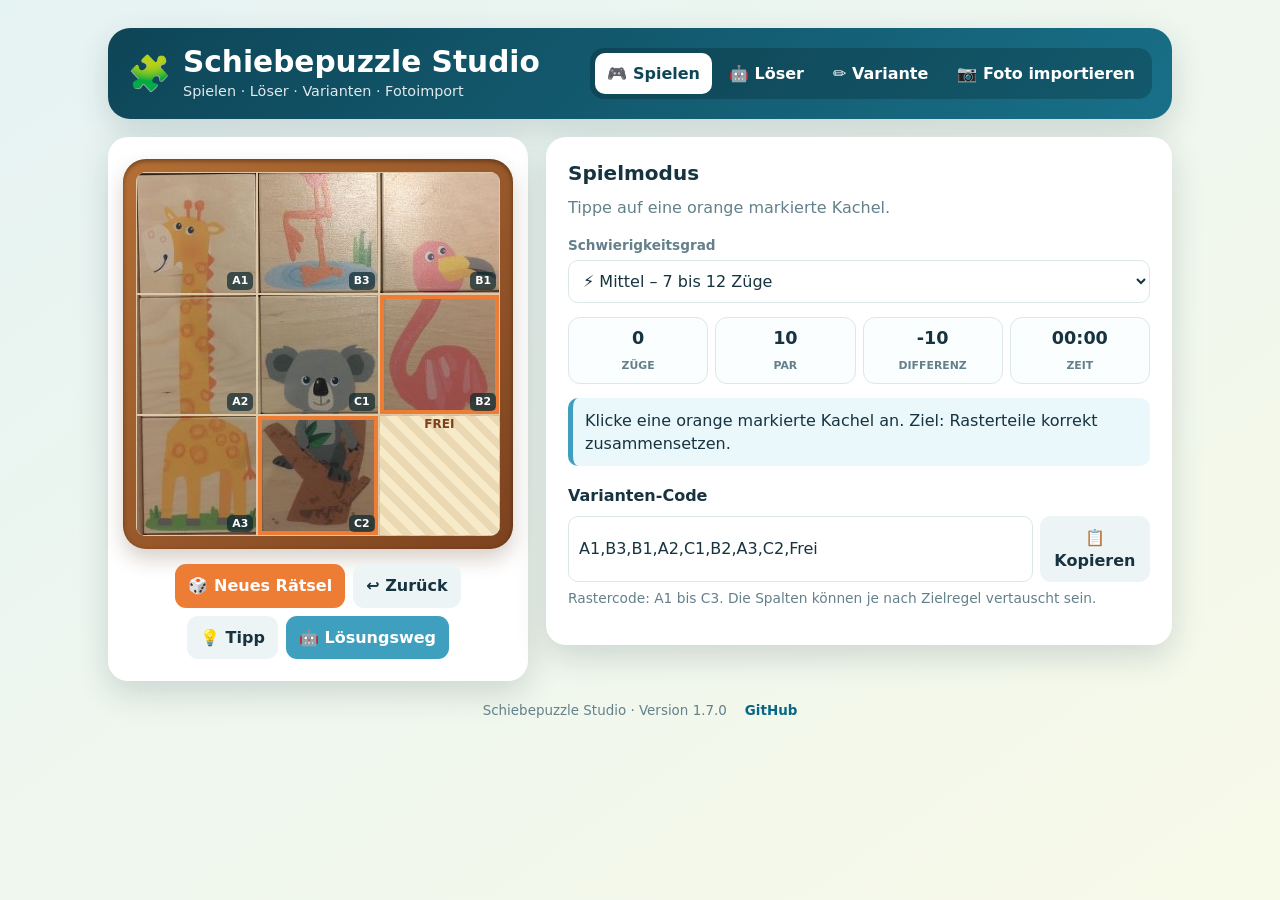
==== commit 03bd5c3f: "feat: A1-C3 Rastercodes, Standardbilder und Zielregel-Auswahl" ====
--- a/index.html
+++ b/index.html
@@ -13,61 +13,14 @@
   <div class="app-shell">
     <header class="app-header">
       <div class="brand"><span class="brand-icon">🧩</span><div><h1>Schiebepuzzle Studio</h1><p>Spielen · Löser · Varianten · Fotoimport</p></div></div>
-      <nav class="tabbar">
-        <button class="tab active" data-page="play">🎮 Spielen</button>
-        <button class="tab" data-page="solver">🤖 Löser</button>
-        <button class="tab" data-page="editor">✏️ Variante</button>
-        <button class="tab" data-page="import">📷 Foto importieren</button>
-      </nav>
+      <nav class="tabbar"><button class="tab active" data-page="play">🎮 Spielen</button><button class="tab" data-page="solver">🤖 Löser</button><button class="tab" data-page="editor">✏️ Variante</button><button class="tab" data-page="import">📷 Foto importieren</button></nav>
     </header>
-
     <main>
-      <section class="page active" id="play">
-        <div class="page-grid">
-          <section class="card board-card">
-            <div class="wood-frame"><div class="puzzle-board" id="game"></div></div>
-            <div class="button-row"><button id="random" class="button accent">🎲 Neues Rätsel</button><button id="undo" class="button secondary">↩ Zurück</button><button id="hint" class="button secondary">💡 Tipp</button><button id="toSolver" class="button primary">🤖 Lösungsweg</button></div>
-          </section>
-          <section class="card panel-card">
-            <h2>Spielmodus</h2><p class="intro">Tippe auf eine orange markierte Kachel.</p>
-            <label class="field-label" for="level">Schwierigkeitsgrad</label>
-            <select id="level" class="select"><option value="3,6">🌱 Leicht – 3 bis 6 Züge</option><option value="7,12" selected>⚡ Mittel – 7 bis 12 Züge</option><option value="13,24">🔥 Schwer – 13 bis 24 Züge</option></select>
-            <div class="metrics"><div class="metric"><b id="moves">0</b><span>Züge</span></div><div class="metric"><b id="par">0</b><span>Par</span></div><div class="metric"><b id="delta">0</b><span>Differenz</span></div><div class="metric"><b id="time">00:00</b><span>Zeit</span></div></div>
-            <div id="notice" class="notice info"></div>
-            <h3>Varianten-Code</h3><div class="input-row"><input id="code" readonly><button id="copy" class="button secondary">📋 Kopieren</button></div><p class="small">Die drei Spalten dürfen vertauscht sein.</p>
-          </section>
-        </div>
-      </section>
-
+      <section class="page active" id="play"><div class="page-grid"><section class="card board-card"><div class="wood-frame"><div class="puzzle-board" id="game"></div></div><div class="button-row"><button id="random" class="button accent">🎲 Neues Rätsel</button><button id="undo" class="button secondary">↩ Zurück</button><button id="hint" class="button secondary">💡 Tipp</button><button id="toSolver" class="button primary">🤖 Lösungsweg</button></div></section><section class="card panel-card"><h2>Spielmodus</h2><p class="intro">Tippe auf eine orange markierte Kachel.</p><label class="field-label" for="level">Schwierigkeitsgrad</label><select id="level" class="select"><option value="3,6">🌱 Leicht – 3 bis 6 Züge</option><option value="7,12" selected>⚡ Mittel – 7 bis 12 Züge</option><option value="13,24">🔥 Schwer – 13 bis 24 Züge</option></select><div class="metrics"><div class="metric"><b id="moves">0</b><span>Züge</span></div><div class="metric"><b id="par">0</b><span>Par</span></div><div class="metric"><b id="delta">0</b><span>Differenz</span></div><div class="metric"><b id="time">00:00</b><span>Zeit</span></div></div><div id="notice" class="notice info"></div><h3>Varianten-Code</h3><div class="input-row"><input id="code" readonly><button id="copy" class="button secondary">📋 Kopieren</button></div><p class="small">Rastercode: A1 bis C3. Die Spalten können je nach Zielregel vertauscht sein.</p></section></div></section>
       <section class="page" id="solver"><div class="page-grid"><section class="card board-card"><div class="wood-frame"><div class="puzzle-board" id="solveBoard"></div></div><div class="button-row"><button id="first" class="button secondary">⏮ Start</button><button id="back" class="button secondary">◀ Zurück</button><button id="next" class="button primary">Weiter ▶</button></div></section><section class="card panel-card"><h2>Automatischer Löser</h2><div id="solveStatus" class="notice info">Bereit zur Analyse.</div><ol id="steps" class="steps"></ol><button id="solve" class="button accent full">Optimale Lösung berechnen</button></section></div></section>
-
-      <section class="page" id="editor"><div class="page-grid"><section class="card board-card"><div class="wood-frame"><div class="puzzle-board" id="edit"></div></div><div class="button-row"><button id="photoStart" class="button secondary">📷 Foto-Start</button><button id="clear" class="button danger">🧹 Leeren</button><button id="playEdited" class="button primary">🎮 Spielen</button></div></section><section class="card panel-card"><h2>Eigene Variante</h2><p class="intro">Ein Teil auswählen und dann ein Feld antippen.</p><div id="palette" class="palette"></div><div id="valid" class="notice warn"></div><h3>Code laden</h3><div class="input-row"><input id="codeLoad" placeholder="T1,T6,T4,T2,T7,T5,T3,T8,."><button id="load" class="button primary">Laden</button></div><h3>Varianten speichern</h3><div class="input-row"><input id="saveName" placeholder="Name der Variante"><button id="save" class="button secondary">Speichern</button></div><div class="input-row"><select id="saved" class="select"></select><button id="loadSaved" class="button secondary">Öffnen</button><button id="delete" class="button danger">Löschen</button></div></section></div></section>
-
-      <section class="page" id="import">
-        <section class="card import-card">
-          <h2>📷 Foto importieren</h2>
-          <p class="intro">Die Verarbeitung passiert lokal. Lege das gelbe 3×3-Raster exakt über den Puzzlebereich.</p>
-          <div class="button-row"><label class="button primary file-button">🖼 Bild auswählen<input id="imageInput" type="file" accept="image/*" hidden></label><label class="button accent file-button">📸 Kamera<input id="cameraInput" type="file" accept="image/*" capture="environment" hidden></label><button id="resetCrop" class="button secondary">↺ Raster</button></div>
-          <div id="cropWorkspace" class="crop-workspace hidden"><div id="cropHelp" class="notice info">Mitte ziehen zum Verschieben. Eckgriffe zum Skalieren.</div><div id="cropStage" class="crop-stage"><img id="sourceImage" alt="Importiertes Foto"><div id="cropOverlay" class="crop-overlay"><div class="crop-grid"><i></i><i></i><i></i><i></i><i></i><i></i><i></i><i></i><i></i></div><span class="handle nw" data-handle="nw"></span><span class="handle ne" data-handle="ne"></span><span class="handle sw" data-handle="sw"></span><span class="handle se" data-handle="se"></span></div></div><p id="cropDetails" class="small"></p><div class="button-row"><button id="cutTiles" class="button accent">✂️ 9 Teile ausschneiden</button></div></div>
-
-          <div id="importResults" class="import-results hidden">
-            <h3>Kacheln zuordnen</h3>
-            <p class="small">Wähle eine Rolle. Bereits vergebene Rollen werden automatisch mit der bisherigen Rolle getauscht.</p>
-            <div class="import-mode"><button id="roleMode" class="button primary active-mode">Rollen wählen</button><button id="sortMode" class="button secondary">Gelöst sortieren</button></div>
-            <div id="roleHelp" class="notice info">Wähle für jede Kachel die passende Rolle aus. Ein Wechsel tauscht die beiden Rollen automatisch.</div>
-            <div id="sortHelp" class="notice info hidden">Tippe zuerst eine Kachel an und dann eine Position im gelösten 3×3-Raster. Die Rollen werden automatisch vergeben.</div>
-            <div id="cutPreview" class="cut-preview"></div>
-            <div id="sortBoard" class="sort-board hidden"></div>
-            <div class="button-row"><button id="applyImported" class="button green" disabled>✓ Als Puzzle übernehmen</button><button id="playImported" class="button primary" disabled>🎮 Als Spiel starten</button></div>
-            <div id="importStatus" class="notice warn"></div>
-          </div>
-        </section>
-      </section>
-    </main>
-    <footer class="site-footer"><span>Schiebepuzzle Studio · Version 1.6.0</span><a href="https://github.com/basecore/tier-schiebepuzzle-studio">GitHub</a></footer>
-  </div>
-
-  <div id="successModal" class="modal hidden"><div class="modal-content"><div class="modal-icon">🎉</div><h2>Geschafft!</h2><p class="modal-stats"><span id="modalMoves">0</span> Züge<br><span id="modalPar">0</span> Par<br><span id="modalTime">00:00</span> Zeit</p><div class="button-row"><button id="modalNew" class="button accent">🎲 Neues Rätsel</button><button id="modalClose" class="button secondary">Schließen</button></div></div></div>
+      <section class="page" id="editor"><div class="page-grid"><section class="card board-card"><div class="wood-frame"><div class="puzzle-board" id="edit"></div></div><div class="button-row"><button id="photoStart" class="button secondary">📷 Foto-Start</button><button id="clear" class="button danger">🧹 Leeren</button><button id="playEdited" class="button primary">🎮 Spielen</button></div></section><section class="card panel-card"><h2>Eigene Variante</h2><p class="intro">Ein Feldcode auswählen und dann ein Feld antippen.</p><div id="palette" class="palette"></div><div id="valid" class="notice warn"></div><h3>Code laden</h3><div class="input-row"><input id="codeLoad" placeholder="A1,C3,B1,A2,C1,B2,A3,C2,Frei"><button id="load" class="button primary">Laden</button></div><h3>Varianten speichern</h3><div class="input-row"><input id="saveName" placeholder="Name der Variante"><button id="save" class="button secondary">Speichern</button></div><div class="input-row"><select id="saved" class="select"></select><button id="loadSaved" class="button secondary">Öffnen</button><button id="delete" class="button danger">Löschen</button></div></section></div></section>
+      <section class="page" id="import"><section class="card import-card"><h2>📷 Foto importieren</h2><p class="intro">Die Verarbeitung passiert lokal. Lege das gelbe 3×3-Raster exakt über den Puzzlebereich.</p><div class="button-row"><label class="button primary file-button">🖼 Bild auswählen<input id="imageInput" type="file" accept="image/*" hidden></label><label class="button accent file-button">📸 Kamera<input id="cameraInput" type="file" accept="image/*" capture="environment" hidden></label><button id="useDefault" class="button secondary">🦒 Standardbilder verwenden</button><button id="resetCrop" class="button secondary">↺ Raster</button></div><div class="import-options"><label class="field-label" for="goalRule">Zielregel</label><select id="goalRule" class="select"><option value="flexible">Spaltenreihenfolge beliebig – mehrere Objekte</option><option value="strict">Spaltenreihenfolge fest – ein großes Objekt</option></select><p class="small">Bei „beliebig“ dürfen Objektspalten vertauscht sein. Bei „fest“ muss das Bild in exakt der A1–C3-Reihenfolge gelöst werden.</p></div><div id="cropWorkspace" class="crop-workspace hidden"><div id="cropHelp" class="notice info">Mitte ziehen zum Verschieben. Eckgriffe zum Skalieren.</div><div id="cropStage" class="crop-stage"><img id="sourceImage" alt="Importiertes Foto"><div id="cropOverlay" class="crop-overlay"><div class="crop-grid"><i></i><i></i><i></i><i></i><i></i><i></i><i></i><i></i><i></i></div><span class="handle nw" data-handle="nw"></span><span class="handle ne" data-handle="ne"></span><span class="handle sw" data-handle="sw"></span><span class="handle se" data-handle="se"></span></div></div><p id="cropDetails" class="small"></p><div class="button-row"><button id="cutTiles" class="button accent">✂️ 9 Teile ausschneiden</button></div></div><div id="importResults" class="import-results hidden"><h3>Kacheln zuordnen</h3><p class="small">Wähle eine Rolle. Bereits vergebene Rollen werden automatisch getauscht.</p><div class="import-mode"><button id="roleMode" class="button primary active-mode">🏷 Rollen wählen</button><button id="sortMode" class="button secondary">↕️ Gelöst sortieren</button></div><div id="roleHelp" class="notice info">Wähle für jede Kachel die passende Rasterrolle A1–C3 oder Frei.</div><div id="sortHelp" class="notice info hidden">Sortiere die Kacheln direkt in die gelöste 3×3-Reihenfolge.</div><div id="cutPreview" class="cut-preview"></div><div id="sortBoard" class="sort-board hidden"></div><div class="button-row"><button id="applyImported" class="button green" disabled>✓ Als Puzzle übernehmen</button><button id="playImported" class="button primary" disabled>🎮 Als Spiel starten</button></div><div id="importStatus" class="notice warn"></div></div></section></section>
+    </main><footer class="site-footer"><span>Schiebepuzzle Studio · Version 1.7.0</span><a href="https://github.com/basecore/tier-schiebepuzzle-studio">GitHub</a></footer>
+  </div><div id="successModal" class="modal hidden"><div class="modal-content"><div class="modal-icon">🎉</div><h2>Geschafft!</h2><p class="modal-stats"><span id="modalMoves">0</span> Züge<br><span id="modalPar">0</span> Par<br><span id="modalTime">00:00</span> Zeit</p><div class="button-row"><button id="modalNew" class="button accent">🎲 Neues Rätsel</button><button id="modalClose" class="button secondary">Schließen</button></div></div></div>
   <script src="puzzle-engine.js"></script><script src="storage.js"></script><script src="image-import.js"></script><script src="app.js"></script>
-</body>
-</html>
+</body></html>
--- a/styles.css
+++ b/styles.css
@@ -1 +1 @@
-:root{--ink:#16333f;--deep:#0e4557;--sky:#3f9fbe;--orange:#ed7c34;--green:#279867;--red:#c74343;--cream:#f9f0d7;--wood:#b56f35;--wood-dark:#7c421f;--line:#dbe7e8;--muted:#63808b;--shadow:0 12px 32px rgba(20,51,63,.16)}*{box-sizing:border-box}body{margin:0;min-height:100vh;color:var(--ink);background:linear-gradient(145deg,#e6f3f3,#f8fae9);font:16px/1.45 system-ui,-apple-system,BlinkMacSystemFont,"Segoe UI",Roboto,sans-serif;-webkit-text-size-adjust:100%}button,input,select{font:inherit}button{cursor:pointer}.app-shell{width:min(1120px,100%);margin:0 auto;padding:clamp(10px,3vw,28px)}.app-header{display:flex;align-items:center;justify-content:space-between;gap:16px;flex-wrap:wrap;padding:18px 20px;border-radius:22px;color:#fff;background:linear-gradient(135deg,var(--deep),#187088);box-shadow:var(--shadow)}.brand{display:flex;align-items:center;gap:12px}.brand-icon{font-size:2.15rem}h1,h2,h3,p{margin-top:0}h1{margin-bottom:2px;font-size:clamp(1.3rem,3vw,1.85rem);line-height:1.1}h2{margin-bottom:8px;font-size:1.25rem}h3{margin:18px 0 8px;font-size:1rem}.brand p{margin:0;font-size:.9rem;opacity:.88}.tabbar{display:flex;gap:5px;padding:5px;border-radius:14px;background:#0003;overflow-x:auto;max-width:100%}.tab{white-space:nowrap;padding:9px 12px;color:#fff;border:0;border-radius:10px;background:transparent;font-weight:800}.tab.active{color:var(--deep);background:#fff}.page{display:none;margin-top:18px}.page.active{display:block}.page-grid{display:grid;grid-template-columns:minmax(290px,420px) minmax(0,1fr);gap:18px;align-items:start}.card{padding:clamp(14px,2.4vw,22px);border-radius:20px;background:#fff;box-shadow:var(--shadow)}.board-card{display:flex;flex-direction:column;align-items:center;gap:15px}.wood-frame{width:min(92vw,390px);aspect-ratio:1;padding:13px;border-radius:23px;background:linear-gradient(135deg,var(--wood),var(--wood-dark));box-shadow:inset 0 2px 5px #0006,0 10px 20px #5534143b}.puzzle-board{width:100%;height:100%;display:grid;grid-template:repeat(3,1fr)/repeat(3,1fr);overflow:hidden;border-radius:10px;background:var(--cream);box-shadow:inset 0 2px 7px #4c2a1140}.tile{position:relative;display:grid;place-items:stretch;overflow:hidden;padding:0;border:1px solid #6e411c30;background:#f6e9c9;min-width:0;min-height:0}.tile img{display:block;width:100%;height:100%;object-fit:cover;pointer-events:none}.tile .tile-code{position:absolute;right:3px;bottom:3px;z-index:2;padding:1px 5px;border-radius:5px;color:#fff;background:#08252db0;font-size:.68rem;font-weight:800}.tile.empty{color:var(--wood-dark);background:repeating-linear-gradient(45deg,#995f2821 0 8px,transparent 8px 16px),#f7eac8;font-size:.75rem;font-weight:800}.tile.movable{outline:4px solid var(--orange);outline-offset:-5px;z-index:3}.tile.suggested{outline:5px solid #ffe05c;outline-offset:-6px;z-index:4;animation:pulse 1s infinite alternate}@keyframes pulse{to{filter:brightness(1.12)}}.button-row{display:flex;width:100%;justify-content:center;flex-wrap:wrap;gap:8px}.button{padding:10px 13px;border:0;border-radius:11px;color:#fff;background:var(--deep);font-weight:800}.button:disabled{opacity:.45;cursor:not-allowed}.button.primary{background:var(--sky)}.button.accent{background:var(--orange)}.button.secondary{color:var(--ink);background:#edf4f5}.button.danger{color:#9b2c2c;background:#ffe4e4}.button.green{background:var(--green)}.button.full{width:100%;margin-top:14px}.intro,.small{color:var(--muted)}.small{font-size:.86rem}.field-label{display:block;margin:13px 0 5px;font-size:.85rem;font-weight:800;color:var(--muted)}.select,input{width:100%;min-width:0;padding:10px;border:1px solid var(--line);border-radius:10px;color:var(--ink);background:#fff}.metrics{display:grid;grid-template-columns:repeat(4,1fr);gap:7px;margin:14px 0}.metric{padding:8px 4px;border:1px solid var(--line);border-radius:12px;background:#fbfefe;text-align:center}.metric b{display:block;font-size:1.1rem}.metric span{color:var(--muted);font-size:.68rem;font-weight:800;text-transform:uppercase}.notice{margin:12px 0;padding:11px 12px;border-left:5px solid var(--sky);border-radius:10px;background:#eaf7fb}.notice.ok{border-color:var(--green);background:#e8f8ef}.notice.bad{border-color:var(--red);background:#ffeded}.notice.warn{border-color:#df9f1a;background:#fff6dd}.input-row{display:flex;gap:7px;margin:7px 0}.input-row .select{flex:1}.steps{max-height:360px;margin:12px 0;padding:0;overflow:auto;border:1px solid var(--line);border-radius:12px;list-style-position:inside}.steps li{padding:10px;border-bottom:1px solid var(--line);cursor:pointer}.steps li:last-child{border:0}.steps li.active,.steps li:hover{color:#075a75;background:#e9f8ff}.palette{display:grid;grid-template-columns:repeat(5,1fr);gap:8px}.palette .tile{aspect-ratio:1;border:3px solid transparent;border-radius:9px}.palette .tile.selected{border-color:var(--orange);box-shadow:0 0 0 3px #ed7c343d}.import-card{max-width:1000px;margin:0 auto}.file-button{position:relative;display:inline-flex;align-items:center}.crop-workspace{margin-top:18px}.hidden{display:none!important}.crop-stage{position:relative;width:100%;overflow:hidden;background:#172a30;touch-action:none;user-select:none}.crop-stage img{display:block;width:100%;height:auto;pointer-events:none}.crop-overlay{position:absolute;z-index:5;border:3px solid #ffe05c;cursor:grab;box-shadow:0 0 0 9999px #0007;touch-action:none}.crop-overlay.dragging{cursor:grabbing}.crop-grid{position:absolute;inset:0;display:grid;grid-template:repeat(3,1fr)/repeat(3,1fr);pointer-events:none}.crop-grid i{border:1px solid #ffffffe8}.handle{position:absolute;z-index:5;width:26px;height:26px;border:3px solid #fff;border-radius:50%;background:var(--orange);box-shadow:0 2px 6px #0007;touch-action:none}.handle.nw{left:-14px;top:-14px}.handle.ne{right:-14px;top:-14px}.handle.sw{bottom:-14px;left:-14px}.handle.se{right:-14px;bottom:-14px}.import-results{margin-top:20px}.import-mode{display:flex;gap:8px;margin:12px 0}.import-mode .button.active-mode{outline:3px solid #075a75}.cut-preview,.sort-board{display:grid;grid-template-columns:repeat(3,minmax(100px,1fr));gap:12px}.cut-card{overflow:hidden;border:1px solid var(--line);border-radius:12px;background:#f7fbfb}.cut-card img{display:block;width:100%;aspect-ratio:1;object-fit:cover}.cut-card select{margin:8px;width:calc(100% - 16px)}.sort-slot{position:relative;aspect-ratio:1;display:grid;place-items:center;overflow:hidden;border:3px dashed var(--line);border-radius:12px;background:#f7fbfb;color:var(--muted);font-size:.75rem;font-weight:800;text-align:center;cursor:pointer}.sort-slot.selected{border-color:var(--orange);background:#fff2e8}.sort-slot img{width:100%;height:100%;object-fit:cover}.sort-slot .slot-label{position:absolute;left:3px;bottom:3px;padding:2px 5px;border-radius:4px;color:#fff;background:#08252db0;font-size:.64rem}.site-footer{display:flex;justify-content:center;flex-wrap:wrap;gap:8px 18px;padding:20px 8px 6px;color:var(--muted);font-size:.84rem;text-align:center}.site-footer a{color:#086785;font-weight:800;text-decoration:none}.modal{position:fixed;inset:0;z-index:100;display:flex;align-items:center;justify-content:center;background:#0008;touch-action:none}.modal-content{background:#fff;padding:clamp(24px,5vw,40px);border-radius:24px;max-width:min(420px,92vw);text-align:center;box-shadow:0 20px 60px #0006}.modal-icon{font-size:4.5rem;margin-bottom:12px}.modal-content h2{font-size:1.85rem;margin:0 0 16px}.modal-stats{font-size:1.1rem;color:var(--muted);margin:0 0 24px;line-height:1.8}.modal-stats span{font-weight:800;color:var(--deep)}@media(max-width:790px){.app-shell{padding:10px}.app-header{padding:14px;border-radius:16px}.tabbar{width:100%}.tab{flex:1;padding:9px 7px;font-size:.78rem}.page{margin-top:10px}.page-grid{grid-template-columns:1fr;gap:10px}.card{border-radius:16px}.button-row .button{flex:1;min-width:110px}.metric b{font-size:1rem}.cut-preview,.sort-board{grid-template-columns:repeat(2,minmax(120px,1fr))}}
+:root{--ink:#16333f;--deep:#0e4557;--sky:#3f9fbe;--orange:#ed7c34;--green:#279867;--red:#c74343;--cream:#f9f0d7;--wood:#b56f35;--wood-dark:#7c421f;--line:#dbe7e8;--muted:#63808b;--shadow:0 12px 32px rgba(20,51,63,.16)}*{box-sizing:border-box}body{margin:0;min-height:100vh;color:var(--ink);background:linear-gradient(145deg,#e6f3f3,#f8fae9);font:16px/1.45 system-ui,-apple-system,BlinkMacSystemFont,"Segoe UI",Roboto,sans-serif;-webkit-text-size-adjust:100%}button,input,select{font:inherit}button{cursor:pointer}.app-shell{width:min(1120px,100%);margin:0 auto;padding:clamp(10px,3vw,28px)}.app-header{display:flex;align-items:center;justify-content:space-between;gap:16px;flex-wrap:wrap;padding:18px 20px;border-radius:22px;color:#fff;background:linear-gradient(135deg,var(--deep),#187088);box-shadow:var(--shadow)}.brand{display:flex;align-items:center;gap:12px}.brand-icon{font-size:2.15rem}h1,h2,h3,p{margin-top:0}h1{margin-bottom:2px;font-size:clamp(1.3rem,3vw,1.85rem);line-height:1.1}h2{margin-bottom:8px;font-size:1.25rem}h3{margin:18px 0 8px;font-size:1rem}.brand p{margin:0;font-size:.9rem;opacity:.88}.tabbar{display:flex;gap:5px;padding:5px;border-radius:14px;background:#0003;overflow-x:auto;max-width:100%}.tab{white-space:nowrap;padding:9px 12px;color:#fff;border:0;border-radius:10px;background:transparent;font-weight:800}.tab.active{color:var(--deep);background:#fff}.page{display:none;margin-top:18px}.page.active{display:block}.page-grid{display:grid;grid-template-columns:minmax(290px,420px) minmax(0,1fr);gap:18px;align-items:start}.card{padding:clamp(14px,2.4vw,22px);border-radius:20px;background:#fff;box-shadow:var(--shadow)}.board-card{display:flex;flex-direction:column;align-items:center;gap:15px}.wood-frame{width:min(92vw,390px);aspect-ratio:1;padding:13px;border-radius:23px;background:linear-gradient(135deg,var(--wood),var(--wood-dark));box-shadow:inset 0 2px 5px #0006,0 10px 20px #5534143b}.puzzle-board{width:100%;height:100%;display:grid;grid-template:repeat(3,1fr)/repeat(3,1fr);overflow:hidden;border-radius:10px;background:var(--cream);box-shadow:inset 0 2px 7px #4c2a1140}.tile{position:relative;display:grid;place-items:stretch;overflow:hidden;padding:0;border:1px solid #6e411c30;background:#f6e9c9;min-width:0;min-height:0}.tile img{display:block;width:100%;height:100%;object-fit:cover;pointer-events:none}.tile .tile-code{position:absolute;right:3px;bottom:3px;z-index:2;padding:1px 5px;border-radius:5px;color:#fff;background:#08252db0;font-size:.68rem;font-weight:800}.tile.empty{color:var(--wood-dark);background:repeating-linear-gradient(45deg,#995f2821 0 8px,transparent 8px 16px),#f7eac8;font-size:.75rem;font-weight:800}.tile.movable{outline:4px solid var(--orange);outline-offset:-5px;z-index:3}.tile.suggested{outline:5px solid #ffe05c;outline-offset:-6px;z-index:4;animation:pulse 1s infinite alternate}@keyframes pulse{to{filter:brightness(1.12)}}.button-row{display:flex;width:100%;justify-content:center;flex-wrap:wrap;gap:8px}.button{padding:10px 13px;border:0;border-radius:11px;color:#fff;background:var(--deep);font-weight:800}.button:disabled{opacity:.45;cursor:not-allowed}.button.primary{background:var(--sky)}.button.accent{background:var(--orange)}.button.secondary{color:var(--ink);background:#edf4f5}.button.danger{color:#9b2c2c;background:#ffe4e4}.button.green{background:var(--green)}.button.full{width:100%;margin-top:14px}.intro,.small{color:var(--muted)}.small{font-size:.86rem}.field-label{display:block;margin:13px 0 5px;font-size:.85rem;font-weight:800;color:var(--muted)}.select,input{width:100%;min-width:0;padding:10px;border:1px solid var(--line);border-radius:10px;color:var(--ink);background:#fff}.metrics{display:grid;grid-template-columns:repeat(4,1fr);gap:7px;margin:14px 0}.metric{padding:8px 4px;border:1px solid var(--line);border-radius:12px;background:#fbfefe;text-align:center}.metric b{display:block;font-size:1.1rem}.metric span{color:var(--muted);font-size:.68rem;font-weight:800;text-transform:uppercase}.notice{margin:12px 0;padding:11px 12px;border-left:5px solid var(--sky);border-radius:10px;background:#eaf7fb}.notice.ok{border-color:var(--green);background:#e8f8ef}.notice.bad{border-color:var(--red);background:#ffeded}.notice.warn{border-color:#df9f1a;background:#fff6dd}.input-row{display:flex;gap:7px;margin:7px 0}.input-row .select{flex:1}.steps{max-height:360px;margin:12px 0;padding:0;overflow:auto;border:1px solid var(--line);border-radius:12px;list-style-position:inside}.steps li{padding:10px;border-bottom:1px solid var(--line);cursor:pointer}.steps li:last-child{border:0}.steps li.active,.steps li:hover{color:#075a75;background:#e9f8ff}.palette{display:grid;grid-template-columns:repeat(5,1fr);gap:8px}.palette .tile{aspect-ratio:1;border:3px solid transparent;border-radius:9px}.palette .tile.selected{border-color:var(--orange);box-shadow:0 0 0 3px #ed7c343d}.import-card{max-width:1000px;margin:0 auto}.file-button{position:relative;display:inline-flex;align-items:center}.crop-workspace{margin-top:18px}.hidden{display:none!important}.crop-stage{position:relative;width:100%;overflow:hidden;background:#172a30;touch-action:none;user-select:none}.crop-stage img{display:block;width:100%;height:auto;pointer-events:none}.crop-overlay{position:absolute;z-index:5;border:3px solid #ffe05c;cursor:grab;box-shadow:0 0 0 9999px #0007;touch-action:none}.crop-overlay.dragging{cursor:grabbing}.crop-grid{position:absolute;inset:0;display:grid;grid-template:repeat(3,1fr)/repeat(3,1fr);pointer-events:none}.crop-grid i{border:1px solid #ffffffe8}.handle{position:absolute;z-index:5;width:26px;height:26px;border:3px solid #fff;border-radius:50%;background:var(--orange);box-shadow:0 2px 6px #0007;touch-action:none}.handle.nw{left:-14px;top:-14px}.handle.ne{right:-14px;top:-14px}.handle.sw{bottom:-14px;left:-14px}.handle.se{right:-14px;bottom:-14px}.import-results{margin-top:20px}.import-mode{display:flex;gap:8px;margin:12px 0}.import-mode .button.active-mode{outline:3px solid #075a75}.cut-preview,.sort-board{display:grid;grid-template-columns:repeat(3,minmax(0,1fr));gap:8px;width:min(100%,520px);margin:14px auto}.cut-card{overflow:hidden;border:1px solid var(--line);border-radius:10px;background:#f7fbfb}.cut-card img{display:block;width:100%;aspect-ratio:1;object-fit:cover}.cut-card select{margin:6px;width:calc(100% - 12px);padding:7px;font-size:clamp(.62rem,2.5vw,.85rem)}.sort-slot{position:relative;aspect-ratio:1;display:grid;place-items:center;overflow:hidden;border:3px dashed var(--line);border-radius:10px;background:#f7fbfb;color:var(--muted);font-size:.68rem;font-weight:800;text-align:center;cursor:pointer;padding:4px}.sort-slot.selected{border-color:var(--orange);background:#fff2e8}.sort-slot img{width:100%;height:100%;object-fit:cover}.sort-slot .slot-label{position:absolute;left:3px;bottom:3px;padding:2px 4px;border-radius:4px;color:#fff;background:#08252db0;font-size:clamp(.52rem,2.2vw,.68rem);line-height:1.1}.sort-available{grid-column:1/-1;display:grid;grid-template-columns:repeat(3,1fr);gap:8px;padding:10px;border:1px dashed var(--line);border-radius:10px}.sort-available::before{content:'Verfügbare Kacheln';grid-column:1/-1;color:var(--muted);font-size:.8rem;font-weight:800}.site-footer{display:flex;justify-content:center;flex-wrap:wrap;gap:8px 18px;padding:20px 8px 6px;color:var(--muted);font-size:.84rem;text-align:center}.site-footer a{color:#086785;font-weight:800;text-decoration:none}.modal{position:fixed;inset:0;z-index:100;display:flex;align-items:center;justify-content:center;background:#0008;touch-action:none}.modal-content{background:#fff;padding:clamp(24px,5vw,40px);border-radius:24px;max-width:min(420px,92vw);text-align:center;box-shadow:0 20px 60px #0006}.modal-icon{font-size:4.5rem;margin-bottom:12px}.modal-content h2{font-size:1.85rem;margin:0 0 16px}.modal-stats{font-size:1.1rem;color:var(--muted);margin:0 0 24px;line-height:1.8}.modal-stats span{font-weight:800;color:var(--deep)}@media(max-width:790px){.app-shell{padding:10px}.app-header{padding:14px;border-radius:16px}.tabbar{width:100%}.tab{flex:1;padding:9px 7px;font-size:.78rem}.page{margin-top:10px}.page-grid{grid-template-columns:1fr;gap:10px}.card{border-radius:16px}.button-row .button{flex:1;min-width:110px}.metric b{font-size:1rem}.cut-preview,.sort-board{width:100%;gap:6px}.cut-card select{font-size:.65rem;padding:5px;margin:4px;width:calc(100% - 8px)}.sort-slot{font-size:.56rem}.import-mode .button{font-size:.78rem;padding:9px 7px}}
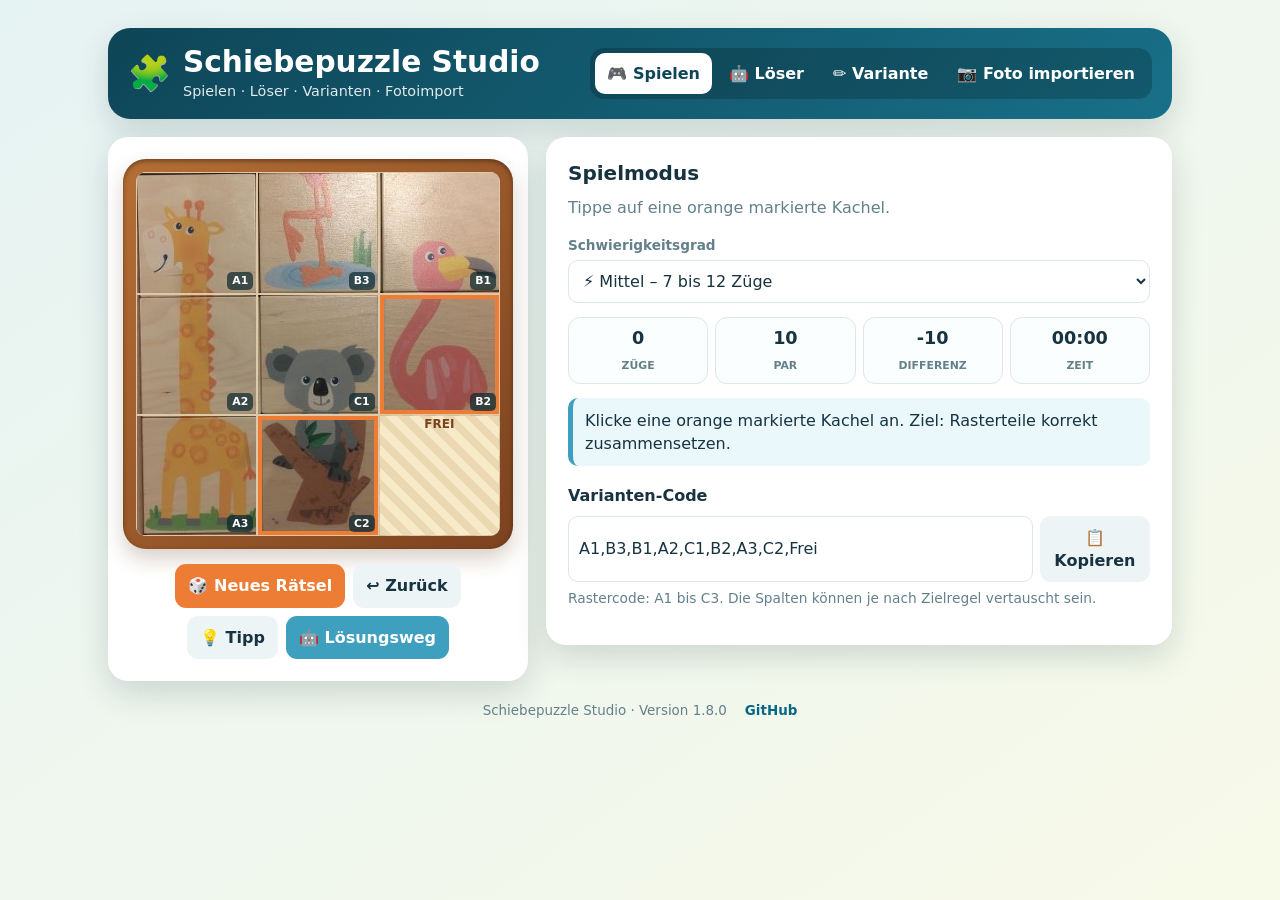
==== commit f72ad12a: "feat: Version 1.8.0 mit Worker-Rätselgenerator und exakten Schwierigkeitsgraden" ====
--- a/index.html
+++ b/index.html
@@ -2,7 +2,7 @@
 <html lang="de">
 <head>
   <meta charset="UTF-8">
-  <meta name="viewport" content="width=device-width,initial-scale=1,viewport-fit=cover">
+  <meta name="viewport" content="width=device-width, initial-scale=1, viewport-fit=cover">
   <meta name="theme-color" content="#155a6b">
   <link rel="manifest" href="manifest.webmanifest">
   <link rel="icon" href="data:image/svg+xml,%3Csvg xmlns='http://www.w3.org/2000/svg' viewBox='0 0 64 64'%3E%3Ctext y='52' font-size='52'%3E%F0%9F%A7%A9%3C/text%3E%3C/svg%3E">
@@ -16,11 +16,11 @@
       <nav class="tabbar"><button class="tab active" data-page="play">🎮 Spielen</button><button class="tab" data-page="solver">🤖 Löser</button><button class="tab" data-page="editor">✏️ Variante</button><button class="tab" data-page="import">📷 Foto importieren</button></nav>
     </header>
     <main>
-      <section class="page active" id="play"><div class="page-grid"><section class="card board-card"><div class="wood-frame"><div class="puzzle-board" id="game"></div></div><div class="button-row"><button id="random" class="button accent">🎲 Neues Rätsel</button><button id="undo" class="button secondary">↩ Zurück</button><button id="hint" class="button secondary">💡 Tipp</button><button id="toSolver" class="button primary">🤖 Lösungsweg</button></div></section><section class="card panel-card"><h2>Spielmodus</h2><p class="intro">Tippe auf eine orange markierte Kachel.</p><label class="field-label" for="level">Schwierigkeitsgrad</label><select id="level" class="select"><option value="3,6">🌱 Leicht – 3 bis 6 Züge</option><option value="7,12" selected>⚡ Mittel – 7 bis 12 Züge</option><option value="13,24">🔥 Schwer – 13 bis 24 Züge</option></select><div class="metrics"><div class="metric"><b id="moves">0</b><span>Züge</span></div><div class="metric"><b id="par">0</b><span>Par</span></div><div class="metric"><b id="delta">0</b><span>Differenz</span></div><div class="metric"><b id="time">00:00</b><span>Zeit</span></div></div><div id="notice" class="notice info"></div><h3>Varianten-Code</h3><div class="input-row"><input id="code" readonly><button id="copy" class="button secondary">📋 Kopieren</button></div><p class="small">Rastercode: A1 bis C3. Die Spalten können je nach Zielregel vertauscht sein.</p></section></div></section>
+      <section class="page active" id="play"><div class="page-grid"><section class="card board-card"><div class="wood-frame"><div class="puzzle-board" id="game"></div></div><div class="button-row"><button id="random" class="button accent">🎲 Neues Rätsel</button><button id="undo" class="button secondary">↩ Zurück</button><button id="hint" class="button secondary">💡 Tipp</button><button id="toSolver" class="button primary">🤖 Lösungsweg</button></div></section><section class="card panel-card"><h2>Spielmodus</h2><p class="intro">Tippe auf eine orange markierte Kachel.</p><label class="field-label" for="level">Schwierigkeitsgrad</label><select id="level" class="select"><option value="3,6">🌱 Leicht – 3 bis 6 Züge</option><option value="7,12" selected>⚡ Mittel – 7 bis 12 Züge</option><option value="13,24">🔥 Schwer – 13 bis 24 Züge</option></select><div class="metrics"><div class="metric"><b id="moves">0</b><span>Züge</span></div><div class="metric"><b id="par">0</b><span>Par</span></div><div class="metric"><b id="delta">0</b><span>Differenz</span></div><div class="metric"><b id="time">00:00</b><span>Zeit</span></div></div><div id="notice" class="notice info" role="status" aria-live="polite"></div><h3>Varianten-Code</h3><div class="input-row"><input id="code" readonly><button id="copy" class="button secondary">📋 Kopieren</button></div><p class="small">Rastercode: A1 bis C3. Die Spalten können je nach Zielregel vertauscht sein.</p></section></div></section>
       <section class="page" id="solver"><div class="page-grid"><section class="card board-card"><div class="wood-frame"><div class="puzzle-board" id="solveBoard"></div></div><div class="button-row"><button id="first" class="button secondary">⏮ Start</button><button id="back" class="button secondary">◀ Zurück</button><button id="next" class="button primary">Weiter ▶</button></div></section><section class="card panel-card"><h2>Automatischer Löser</h2><div id="solveStatus" class="notice info">Bereit zur Analyse.</div><ol id="steps" class="steps"></ol><button id="solve" class="button accent full">Optimale Lösung berechnen</button></section></div></section>
       <section class="page" id="editor"><div class="page-grid"><section class="card board-card"><div class="wood-frame"><div class="puzzle-board" id="edit"></div></div><div class="button-row"><button id="photoStart" class="button secondary">📷 Foto-Start</button><button id="clear" class="button danger">🧹 Leeren</button><button id="playEdited" class="button primary">🎮 Spielen</button></div></section><section class="card panel-card"><h2>Eigene Variante</h2><p class="intro">Ein Feldcode auswählen und dann ein Feld antippen.</p><div id="palette" class="palette"></div><div id="valid" class="notice warn"></div><h3>Code laden</h3><div class="input-row"><input id="codeLoad" placeholder="A1,C3,B1,A2,C1,B2,A3,C2,Frei"><button id="load" class="button primary">Laden</button></div><h3>Varianten speichern</h3><div class="input-row"><input id="saveName" placeholder="Name der Variante"><button id="save" class="button secondary">Speichern</button></div><div class="input-row"><select id="saved" class="select"></select><button id="loadSaved" class="button secondary">Öffnen</button><button id="delete" class="button danger">Löschen</button></div></section></div></section>
       <section class="page" id="import"><section class="card import-card"><h2>📷 Foto importieren</h2><p class="intro">Die Verarbeitung passiert lokal. Lege das gelbe 3×3-Raster exakt über den Puzzlebereich.</p><div class="button-row"><label class="button primary file-button">🖼 Bild auswählen<input id="imageInput" type="file" accept="image/*" hidden></label><label class="button accent file-button">📸 Kamera<input id="cameraInput" type="file" accept="image/*" capture="environment" hidden></label><button id="useDefault" class="button secondary">🦒 Standardbilder verwenden</button><button id="resetCrop" class="button secondary">↺ Raster</button></div><div class="import-options"><label class="field-label" for="goalRule">Zielregel</label><select id="goalRule" class="select"><option value="flexible">Spaltenreihenfolge beliebig – mehrere Objekte</option><option value="strict">Spaltenreihenfolge fest – ein großes Objekt</option></select><p class="small">Bei „beliebig“ dürfen Objektspalten vertauscht sein. Bei „fest“ muss das Bild in exakt der A1–C3-Reihenfolge gelöst werden.</p></div><div id="cropWorkspace" class="crop-workspace hidden"><div id="cropHelp" class="notice info">Mitte ziehen zum Verschieben. Eckgriffe zum Skalieren.</div><div id="cropStage" class="crop-stage"><img id="sourceImage" alt="Importiertes Foto"><div id="cropOverlay" class="crop-overlay"><div class="crop-grid"><i></i><i></i><i></i><i></i><i></i><i></i><i></i><i></i><i></i></div><span class="handle nw" data-handle="nw"></span><span class="handle ne" data-handle="ne"></span><span class="handle sw" data-handle="sw"></span><span class="handle se" data-handle="se"></span></div></div><p id="cropDetails" class="small"></p><div class="button-row"><button id="cutTiles" class="button accent">✂️ 9 Teile ausschneiden</button></div></div><div id="importResults" class="import-results hidden"><h3>Kacheln zuordnen</h3><p class="small">Wähle eine Rolle. Bereits vergebene Rollen werden automatisch getauscht.</p><div class="import-mode"><button id="roleMode" class="button primary active-mode">🏷 Rollen wählen</button><button id="sortMode" class="button secondary">↕️ Gelöst sortieren</button></div><div id="roleHelp" class="notice info">Wähle für jede Kachel die passende Rasterrolle A1–C3 oder Frei.</div><div id="sortHelp" class="notice info hidden">Sortiere die Kacheln direkt in die gelöste 3×3-Reihenfolge.</div><div id="cutPreview" class="cut-preview"></div><div id="sortBoard" class="sort-board hidden"></div><div class="button-row"><button id="applyImported" class="button green" disabled>✓ Als Puzzle übernehmen</button><button id="playImported" class="button primary" disabled>🎮 Als Spiel starten</button></div><div id="importStatus" class="notice warn"></div></div></section></section>
-    </main><footer class="site-footer"><span>Schiebepuzzle Studio · Version 1.7.0</span><a href="https://github.com/basecore/tier-schiebepuzzle-studio">GitHub</a></footer>
+    </main><footer class="site-footer"><span>Schiebepuzzle Studio · Version 1.8.0</span><a href="https://github.com/basecore/tier-schiebepuzzle-studio">GitHub</a></footer>
   </div><div id="successModal" class="modal hidden"><div class="modal-content"><div class="modal-icon">🎉</div><h2>Geschafft!</h2><p class="modal-stats"><span id="modalMoves">0</span> Züge<br><span id="modalPar">0</span> Par<br><span id="modalTime">00:00</span> Zeit</p><div class="button-row"><button id="modalNew" class="button accent">🎲 Neues Rätsel</button><button id="modalClose" class="button secondary">Schließen</button></div></div></div>
   <script src="puzzle-engine.js"></script><script src="storage.js"></script><script src="image-import.js"></script><script src="app.js"></script>
 </body></html>
